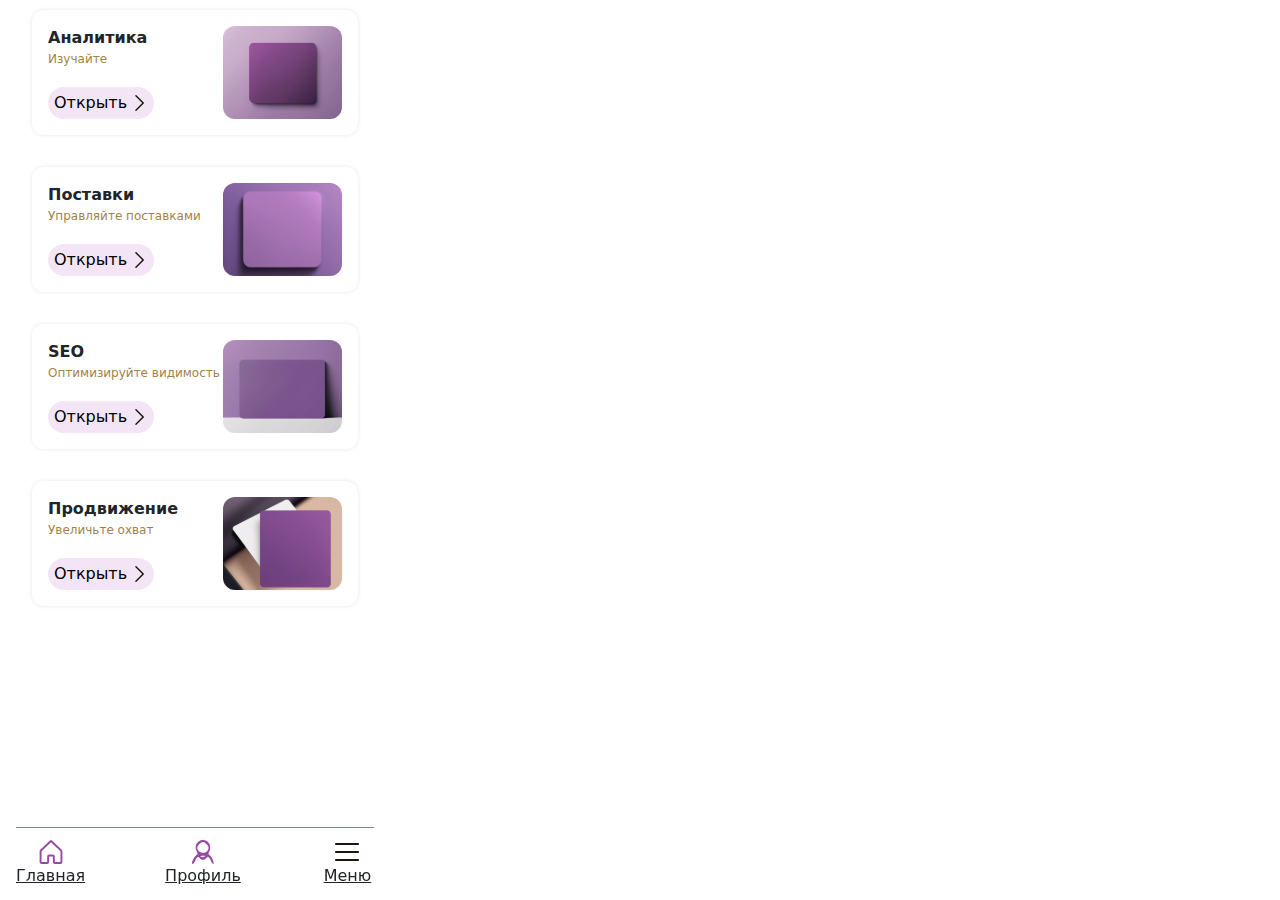
==== index.html @ 7ed9ae39 "New commit" ====
<!DOCTYPE html>
<html>
    <head>
        <title>tg_mini_app</title>
        <!-- fonts -->
        <meta name="viewport" content="width=device-width, initial-scale=1.0, user-scalable=no">
        <!-- my style -->
        <link rel="stylesheet" href="style.css">
        <!-- fonts -->
        <link rel="preconnect" href="https://fonts.googleapis.com">
        <link rel="preconnect" href="https://fonts.gstatic.com" crossorigin>
        <link href="https://fonts.googleapis.com/css2?family=Plus+Jakarta+Sans:ital,wght@0,200..800;1,200..800&display=swap" rel="stylesheet">
        <!-- my script -->
        <script src="script.js"></script>
        <!-- скрипт от tg -->
        <script src="https://telegram.org/js/telegram-web-app.js"></script>
        <!-- bootstrap style -->
        <link href="https://cdn.jsdelivr.net/npm/bootstrap@5.3.3/dist/css/bootstrap.min.css" rel="stylesheet" integrity="sha384-QWTKZyjpPEjISv5WaRU9OFeRpok6YctnYmDr5pNlyT2bRjXh0JMhjY6hW+ALEwIH" crossorigin="anonymous">
    </head>
    <body>
        <div class="mobile-screen jc-sb col">
            <main>
                <div class="list jc-c col">
                    
                    <div class="list-item d-f col">
                        <div class="jc-sb">
                            <div class="list-item__information jc-fs col">
                                <div class="list-item__information__text jc-fs col">
                                    <span class="list-item__information__text__title">Аналитика</span>
                                    <span class="list-item__information__text__subtitle">Изучайте</span>    
                                </div>
                                <button class="list-item__information__button list-item__button-style jc-c" type="button" data-bs-toggle="collapse" data-bs-target="#collapseExample1" aria-expanded="false" aria-controls="collapseExample1">
                                    <span>Открыть</span>
                                    <img src="content/button arrow.svg" width="18px" height="18px">
                                </button>
                            </div>
                            <img src="content/analytics.svg" width="119px" height="93px">
                        </div>
                        <div class="collapse" id="collapseExample1">
                            <div class="list-item__collapse-button d-f col">
                                <button class="list-item__button-style">Поиск слотов</button>
                                <button class="list-item__button-style">Подбор складов</button>
                            </div>
                        </div>
                    </div>
                    <div class="list-item d-f col">
                        <div class="jc-sb">
                            <div class="list-item__information jc-fs col">
                                <div class="list-item__information__text jc-fs col">
                                    <span class="list-item__information__text__title">Поставки</span>
                                    <span class="list-item__information__text__subtitle">Управляйте поставками</span>    
                                </div>
                                <button class="list-item__information__button list-item__button-style jc-c" type="button" data-bs-toggle="collapse" data-bs-target="#collapseExample2" aria-expanded="false" aria-controls="collapseExample2">
                                    <span>Открыть</span>
                                    <img src="content/button arrow.svg" width="18px" height="18px">
                                </button>
                            </div>
                            <img src="content/supplies.svg" width="119px" height="93px">
                        </div>
                        <div class="collapse" id="collapseExample2">
                            <div class="list-item__collapse-button d-f col">
                                <button class="list-item__button-style">Поиск слотов</button>
                                <button class="list-item__button-style">Подбор складов</button>
                            </div>
                        </div>
                    </div>
                    <div class="list-item d-f col">
                        <div class="jc-sb">
                            <div class="list-item__information jc-fs col">
                                <div class="list-item__information__text jc-fs col">
                                    <span class="list-item__information__text__title">SEO</span>
                                    <span class="list-item__information__text__subtitle">Оптимизируйте видимость</span>    
                                </div>
                                <button class="list-item__information__button list-item__button-style jc-c" type="button" data-bs-toggle="collapse" data-bs-target="#collapseExample3" aria-expanded="false" aria-controls="collapseExample3">
                                    <span>Открыть</span>
                                    <img src="content/button arrow.svg" width="18px" height="18px">
                                </button>
                            </div>
                            <img src="content/seo.svg" width="119px" height="93px">
                        </div>
                        <div class="collapse" id="collapseExample3">
                            <div class="list-item__collapse-button d-f col">
                                <button class="list-item__button-style">Поиск слотов</button>
                                <button class="list-item__button-style">Подбор складов</button>
                            </div>
                        </div>
                    </div>
                    <div class="list-item d-f col">
                        <div class="jc-sb">
                            <div class="list-item__information jc-fs col">
                                <div class="list-item__information__text jc-fs col">
                                    <span class="list-item__information__text__title">Продвижение</span>
                                    <span class="list-item__information__text__subtitle">Увеличьте охват</span>    
                                </div>
                                <button class="list-item__information__button list-item__button-style jc-c" type="button" data-bs-toggle="collapse" data-bs-target="#collapseExample4" aria-expanded="false" aria-controls="collapseExample4">
                                    <span>Открыть</span>
                                    <img src="content/button arrow.svg" width="18px" height="18px">
                                </button>
                            </div>
                            <img src="content/promotion.svg" width="119px" height="93px">
                        </div>
                        <div class="collapse" id="collapseExample4">
                            <div class="list-item__collapse-button d-f col">
                                <button class="list-item__button-style">Поиск слотов</button>
                                <button class="list-item__button-style">Подбор складов</button>
                            </div>
                        </div>
                    </div>
                    <div class="list-item__buttom">
                    </div>
                </div>
            </main>
        </div>
        <footer>
            <div class="background__navigation jc-c">
                <div class="navigation jc-c">
                    <a href="#" class="navigation__col jc-c col">
                        <img src="content/home.svg" height="24px" width="24px">
                        <span>Главная</span>
                    </a>
                    <a href="#" class="navigation__col jc-c col">
                        <img src="content/profile.svg" height="24px" width="24px">
                        <span>Профиль</span>
                    </a>
                    <a href="#" class="navigation__col jc-c col">
                        <img src="content/menu.svg" height="24px" width="24px">
                        <span>Меню</span>
                    </a>
                </div>
            </div>
        </footer>
        <!-- bootstrap script -->
        <script src="https://cdn.jsdelivr.net/npm/bootstrap@5.3.3/dist/js/bootstrap.bundle.min.js" integrity="sha384-YvpcrYf0tY3lHB60NNkmXc5s9fDVZLESaAA55NDzOxhy9GkcIdslK1eN7N6jIeHz" crossorigin="anonymous"></script>
    </body>
</html>
---- style.css ----
/*
--tg-theme-bg-color
--tg-theme-text-color
--tg-theme-hint-color
--tg-theme-link-color
--tg-theme-button-color
--tg-theme-button-text-color
*/

:root {
    --font-color-two: #A1824A;
}

/* HTML TAGS */

body, html {
    margin: 0;
    padding: 0;
}

body {
    font-family: "Plus Jakarta Sans", sans-serif;
    color: var(--tg-theme-text-color);
    background: var(--tg-theme-bg-color);
}

button {
    border: none;
    cursor: pointer;
}

a {
    text-decoration: none;
}

/* COMMON TAGS */

.d-f, .jc-sb, .jc-fs, .jc-c {
    display: flex;
}

.jc-sb {
    justify-content: space-between;
}

.jc-fs {
    justify-content: flex-start; 
}

.jc-c {
    justify-content: center;
}

.col {
    flex-direction: column;
}


.mobile-screen {
    align-items: center;
    max-width: 390px;
    padding-top: 10px;
    /*border: 1px solid black;*/
}

/* разделы приложения */

.list {
    align-items: center;
    display: flex;
    gap: 32px;
}

.list-item {
    gap: 18px;
    padding: 16px;

    width: 326px;
    
    box-shadow: 0px 0px 4px rgba(0, 0, 0, 0.1);
    border-radius: 12px;
}

.list-item__information {
    gap: 16px;
}

.list-item__information__text {}

.list-item__information__text__title {
    font-size: 16px;
    font-weight: 700;
    color: var(--tg-theme-text-color);
}

.list-item__information__text__subtitle {
    font-size: 12px;
    color: var(--font-color-two);
}

.list-item__information__button {
    gap: 4px;
    width: 106px;
    height: 32px;
}

.list-item__button-style {
    align-items: center;
    border-radius: 16px;
    height: 32px;
    background: #F3E5F5;
}

.list-item__button-style:hover {
    background: #f6d3fb;
}

.list-item__collapse-button {
    gap: 8px;
}

.list-item__buttom {
    height: 64px;
}

/* навигация */

.background__navigation {
    position: fixed;
    bottom: 0;
    width: 390px;
    background: white;
    color: var(--tg-theme-text-color);
    background: var(--tg-theme-bg-color);
}

.navigation {
    display: flex;
    gap: 80px;
    width: 358px;
    padding: 12px 0 12px 0;

    border-top: 1px solid var(--font-color-two);
}

.navigation a, .navigation a:hover {
    color: var(--tg-theme-text-color);
}

.navigation__col {
    align-items: center;
}
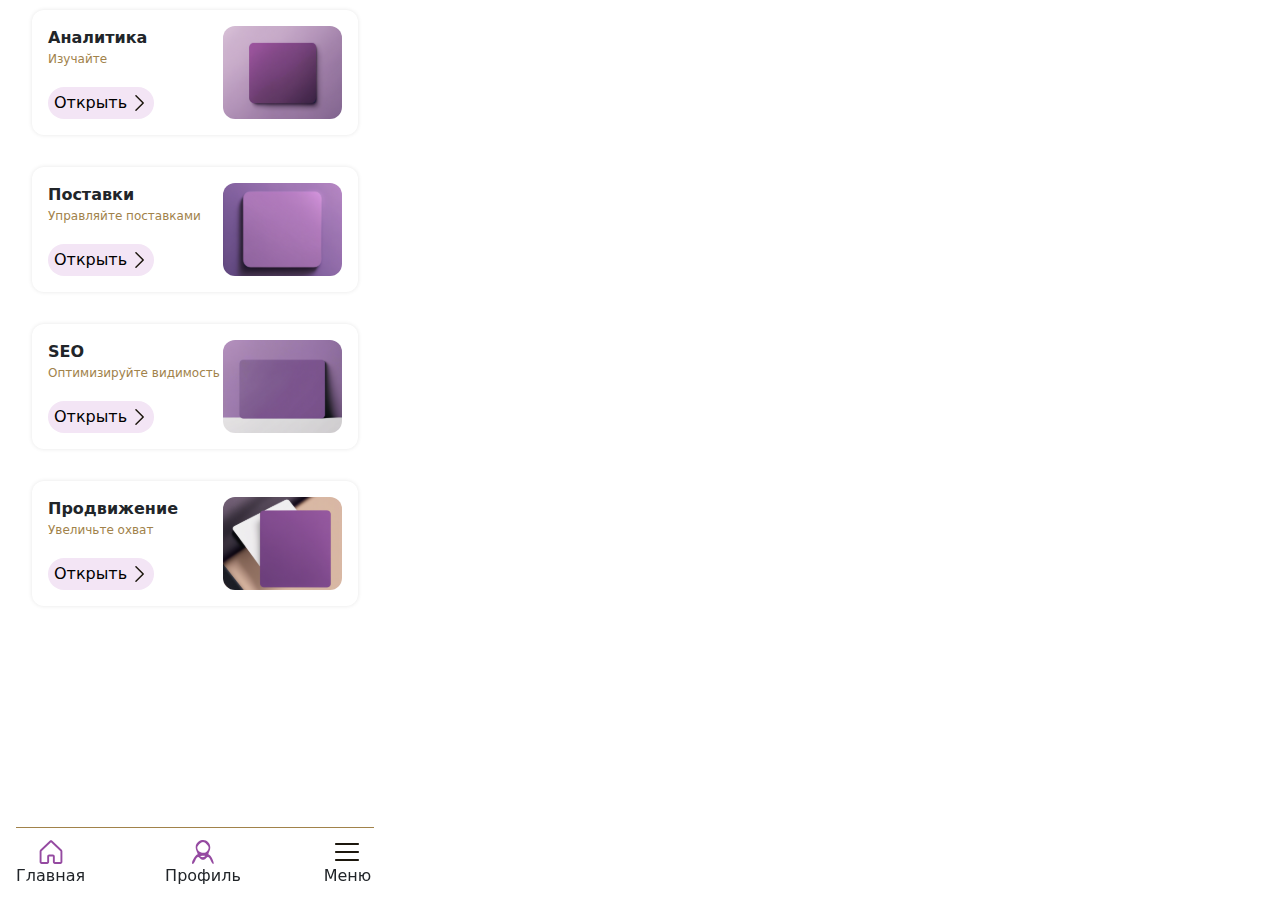
==== commit 376f2078: "New commit" ====
--- a/index.html
+++ b/index.html
@@ -21,7 +21,6 @@
         <div class="mobile-screen jc-sb col">
             <main>
                 <div class="list jc-c col">
-                    
                     <div class="list-item d-f col">
                         <div class="jc-sb">
                             <div class="list-item__information jc-fs col">
--- a/style.css
+++ b/style.css
@@ -21,7 +21,7 @@
 body {
     font-family: "Plus Jakarta Sans", sans-serif;
     color: var(--tg-theme-text-color);
-    background: var(--tg-theme-bg-color);
+    background-color: var(--tg-theme-bg-color);
 }
 
 button {
@@ -82,6 +82,7 @@
 }
 
 .list-item__information {
+    color: var(--tg-theme-text-color);
     gap: 16px;
 }
 
@@ -143,6 +144,10 @@
     border-top: 1px solid var(--font-color-two);
 }
 
+.navigation a {
+    text-decoration: none !important;
+}
+
 .navigation a, .navigation a:hover {
     color: var(--tg-theme-text-color);
 }
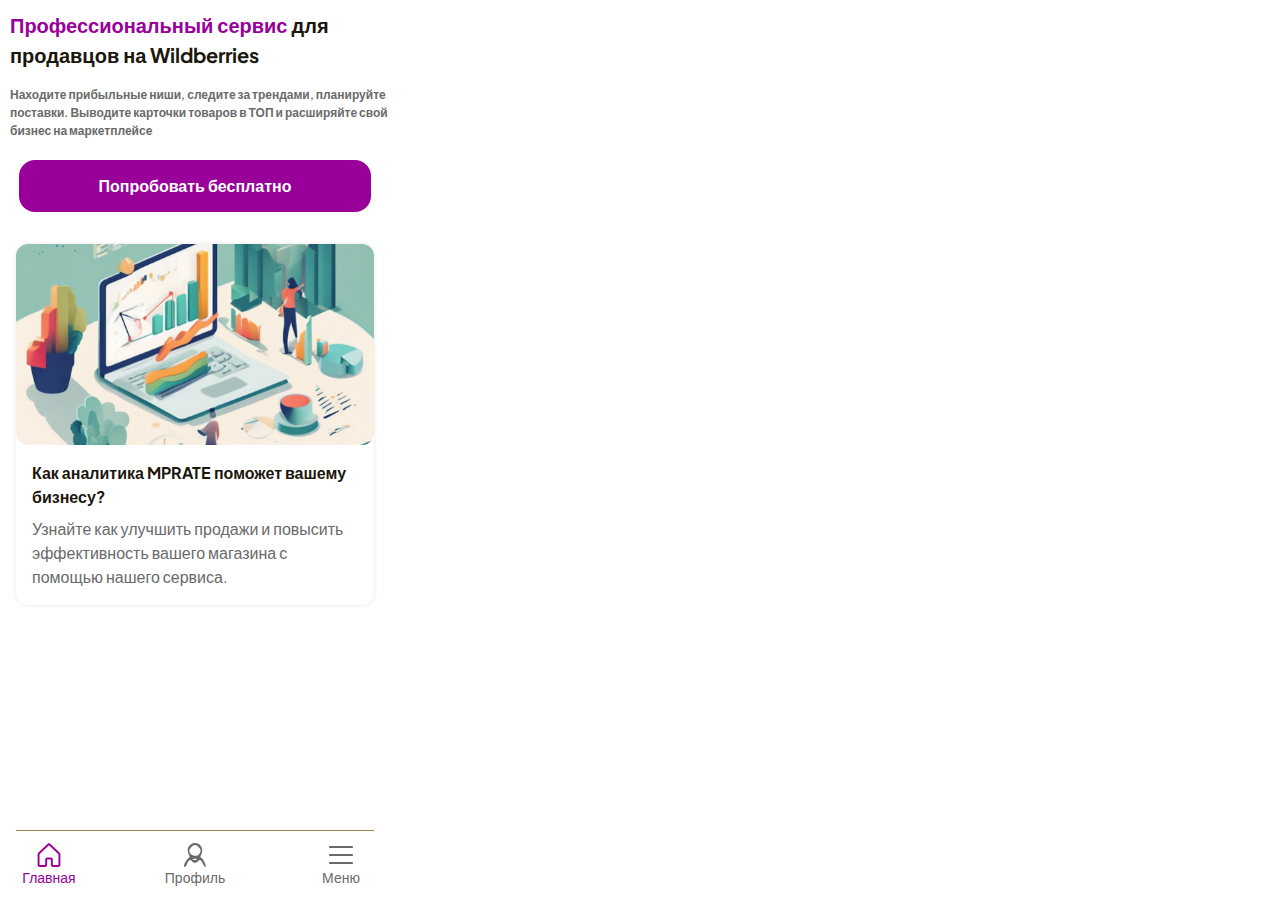
==== commit b4695361: "New commit" ====
--- a/index.html
+++ b/index.html
@@ -1,134 +1,68 @@
-<!DOCTYPE html>
-<html>
-    <head>
-        <title>tg_mini_app</title>
-        <!-- fonts -->
-        <meta name="viewport" content="width=device-width, initial-scale=1.0, user-scalable=no">
-        <!-- my style -->
-        <link rel="stylesheet" href="style.css">
-        <!-- fonts -->
-        <link rel="preconnect" href="https://fonts.googleapis.com">
-        <link rel="preconnect" href="https://fonts.gstatic.com" crossorigin>
-        <link href="https://fonts.googleapis.com/css2?family=Plus+Jakarta+Sans:ital,wght@0,200..800;1,200..800&display=swap" rel="stylesheet">
-        <!-- my script -->
-        <script src="script.js"></script>
-        <!-- скрипт от tg -->
-        <script src="https://telegram.org/js/telegram-web-app.js"></script>
-        <!-- bootstrap style -->
-        <link href="https://cdn.jsdelivr.net/npm/bootstrap@5.3.3/dist/css/bootstrap.min.css" rel="stylesheet" integrity="sha384-QWTKZyjpPEjISv5WaRU9OFeRpok6YctnYmDr5pNlyT2bRjXh0JMhjY6hW+ALEwIH" crossorigin="anonymous">
-    </head>
-    <body>
-        <div class="mobile-screen jc-sb col">
-            <main>
-                <div class="list jc-c col">
-                    <div class="list-item d-f col">
-                        <div class="jc-sb">
-                            <div class="list-item__information jc-fs col">
-                                <div class="list-item__information__text jc-fs col">
-                                    <span class="list-item__information__text__title">Аналитика</span>
-                                    <span class="list-item__information__text__subtitle">Изучайте</span>    
-                                </div>
-                                <button class="list-item__information__button list-item__button-style jc-c" type="button" data-bs-toggle="collapse" data-bs-target="#collapseExample1" aria-expanded="false" aria-controls="collapseExample1">
-                                    <span>Открыть</span>
-                                    <img src="content/button arrow.svg" width="18px" height="18px">
-                                </button>
-                            </div>
-                            <img src="content/analytics.svg" width="119px" height="93px">
-                        </div>
-                        <div class="collapse" id="collapseExample1">
-                            <div class="list-item__collapse-button d-f col">
-                                <button class="list-item__button-style">Поиск слотов</button>
-                                <button class="list-item__button-style">Подбор складов</button>
-                            </div>
-                        </div>
-                    </div>
-                    <div class="list-item d-f col">
-                        <div class="jc-sb">
-                            <div class="list-item__information jc-fs col">
-                                <div class="list-item__information__text jc-fs col">
-                                    <span class="list-item__information__text__title">Поставки</span>
-                                    <span class="list-item__information__text__subtitle">Управляйте поставками</span>    
-                                </div>
-                                <button class="list-item__information__button list-item__button-style jc-c" type="button" data-bs-toggle="collapse" data-bs-target="#collapseExample2" aria-expanded="false" aria-controls="collapseExample2">
-                                    <span>Открыть</span>
-                                    <img src="content/button arrow.svg" width="18px" height="18px">
-                                </button>
-                            </div>
-                            <img src="content/supplies.svg" width="119px" height="93px">
-                        </div>
-                        <div class="collapse" id="collapseExample2">
-                            <div class="list-item__collapse-button d-f col">
-                                <button class="list-item__button-style">Поиск слотов</button>
-                                <button class="list-item__button-style">Подбор складов</button>
-                            </div>
-                        </div>
-                    </div>
-                    <div class="list-item d-f col">
-                        <div class="jc-sb">
-                            <div class="list-item__information jc-fs col">
-                                <div class="list-item__information__text jc-fs col">
-                                    <span class="list-item__information__text__title">SEO</span>
-                                    <span class="list-item__information__text__subtitle">Оптимизируйте видимость</span>    
-                                </div>
-                                <button class="list-item__information__button list-item__button-style jc-c" type="button" data-bs-toggle="collapse" data-bs-target="#collapseExample3" aria-expanded="false" aria-controls="collapseExample3">
-                                    <span>Открыть</span>
-                                    <img src="content/button arrow.svg" width="18px" height="18px">
-                                </button>
-                            </div>
-                            <img src="content/seo.svg" width="119px" height="93px">
-                        </div>
-                        <div class="collapse" id="collapseExample3">
-                            <div class="list-item__collapse-button d-f col">
-                                <button class="list-item__button-style">Поиск слотов</button>
-                                <button class="list-item__button-style">Подбор складов</button>
-                            </div>
-                        </div>
-                    </div>
-                    <div class="list-item d-f col">
-                        <div class="jc-sb">
-                            <div class="list-item__information jc-fs col">
-                                <div class="list-item__information__text jc-fs col">
-                                    <span class="list-item__information__text__title">Продвижение</span>
-                                    <span class="list-item__information__text__subtitle">Увеличьте охват</span>    
-                                </div>
-                                <button class="list-item__information__button list-item__button-style jc-c" type="button" data-bs-toggle="collapse" data-bs-target="#collapseExample4" aria-expanded="false" aria-controls="collapseExample4">
-                                    <span>Открыть</span>
-                                    <img src="content/button arrow.svg" width="18px" height="18px">
-                                </button>
-                            </div>
-                            <img src="content/promotion.svg" width="119px" height="93px">
-                        </div>
-                        <div class="collapse" id="collapseExample4">
-                            <div class="list-item__collapse-button d-f col">
-                                <button class="list-item__button-style">Поиск слотов</button>
-                                <button class="list-item__button-style">Подбор складов</button>
-                            </div>
-                        </div>
-                    </div>
-                    <div class="list-item__buttom">
-                    </div>
-                </div>
-            </main>
-        </div>
-        <footer>
-            <div class="background__navigation jc-c">
-                <div class="navigation jc-c">
-                    <a href="#" class="navigation__col jc-c col">
-                        <img src="content/home.svg" height="24px" width="24px">
-                        <span>Главная</span>
-                    </a>
-                    <a href="#" class="navigation__col jc-c col">
-                        <img src="content/profile.svg" height="24px" width="24px">
-                        <span>Профиль</span>
-                    </a>
-                    <a href="#" class="navigation__col jc-c col">
-                        <img src="content/menu.svg" height="24px" width="24px">
-                        <span>Меню</span>
-                    </a>
-                </div>
-            </div>
-        </footer>
-        <!-- bootstrap script -->
-        <script src="https://cdn.jsdelivr.net/npm/bootstrap@5.3.3/dist/js/bootstrap.bundle.min.js" integrity="sha384-YvpcrYf0tY3lHB60NNkmXc5s9fDVZLESaAA55NDzOxhy9GkcIdslK1eN7N6jIeHz" crossorigin="anonymous"></script>
-    </body>
-</html>
+<!DOCTYPE html>
+<html>
+    <head>
+        <title>tg_mini_app</title>
+        <!-- fonts -->
+        <meta name="viewport" content="width=device-width, initial-scale=1.0, user-scalable=no">
+        <!-- my style -->
+        <link rel="stylesheet" href="css/style.css">
+        <link rel="stylesheet" href="css/main_style.css">
+        <!-- fonts -->
+        <link rel="preconnect" href="https://fonts.googleapis.com">
+        <link rel="preconnect" href="https://fonts.gstatic.com" crossorigin>
+        <link href="https://fonts.googleapis.com/css2?family=Plus+Jakarta+Sans:ital,wght@0,200..800;1,200..800&display=swap" rel="stylesheet">
+        <!-- my script -->
+        <script src="script.js"></script>
+        <!-- скрипт от tg -->
+        <script src="https://telegram.org/js/telegram-web-app.js"></script>
+        <!-- bootstrap style -->
+        <link href="https://cdn.jsdelivr.net/npm/bootstrap@5.3.3/dist/css/bootstrap.min.css" rel="stylesheet" integrity="sha384-QWTKZyjpPEjISv5WaRU9OFeRpok6YctnYmDr5pNlyT2bRjXh0JMhjY6hW+ALEwIH" crossorigin="anonymous">
+    </head>
+    <body>
+        <div class="mobile-screen jc-sb col">
+            <div class="main-title">
+                <span class="main-title__highlighting">Профессиональный сервис</span>
+                <span>для продавцов на Wildberries</span>
+            </div>
+            <div class="main-subtitle">
+                <span>
+                    Находите прибыльные ниши, следите за трендами, планируйте поставки. Выводите карточки товаров в ТОП и расширяйте свой бизнес на маркетплейсе
+                </span>
+            </div>
+            <button class="main-title__button button-style__purplish">
+                <span>Попробовать бесплатно</span>
+            </button>
+            <a href="#" class="img-block">
+                <div class="card" style="width: 18rem;">
+                    <img src="content/MPRATE.svg" class="card-img-top">
+                    <div class="card-body">
+                        <p class="card-text img-block__title">Как аналитика MPRATE поможет вашему бизнесу?</p>
+                        <p class="card-text">Узнайте как улучшить продажи и повысить эффективность вашего магазина с помощью нашего сервиса.</p>
+                    </div>
+                </div>
+            </a>
+        </div>
+
+        <footer>
+            <div class="background__navigation jc-c">
+                <div class="navigation jc-c">
+                    <a href="#" class="navigation__col__active jc-c col">
+                        <img src="content/home_active.svg" height="24px" width="24px">
+                        <span>Главная</span>
+                    </a>
+                    <a href="#" class="navigation__col jc-c col">
+                        <img src="content/profile.svg" height="24px" width="24px">
+                        <span>Профиль</span>
+                    </a>
+                    <a href="html/menu.html" class="navigation__col jc-c col">
+                        <img src="content/menu.svg" height="24px" width="24px">
+                        <span>Меню</span>
+                    </a>
+                </div>
+            </div>
+        </footer>
+
+        <!-- bootstrap script -->
+        <script src="https://cdn.jsdelivr.net/npm/bootstrap@5.3.3/dist/js/bootstrap.bundle.min.js" integrity="sha384-YvpcrYf0tY3lHB60NNkmXc5s9fDVZLESaAA55NDzOxhy9GkcIdslK1eN7N6jIeHz" crossorigin="anonymous"></script>
+    </body>
+</html>
--- a/css/style.css
+++ b/css/style.css
@@ -0,0 +1,167 @@
+/*
+--tg-theme-bg-color
+--tg-theme-text-color
+--tg-theme-hint-color
+--tg-theme-link-color
+--tg-theme-button-color
+--tg-theme-button-text-color
+*/
+
+:root {
+    /* colors */
+    --color__purplish: #990099;
+    --color__dark-purplish: #7B007B;
+    --color__gray: #6A6A6A;
+    --color__yellow: #A1824A;
+    --color__dark-yellow: #907442;
+    --color__black: #1C170D;
+    --color__light-pink: #F3E5F5;
+    --color__dark-pink: #E2C0E7;
+}
+
+/* HTML TAGS */
+
+body, html {
+    margin: 0;
+    padding: 0;
+}
+
+body {
+    font-family: "Plus Jakarta Sans", sans-serif !important;
+}
+
+button {
+    border: none;
+    cursor: pointer;
+    font-family: "Plus Jakarta Sans", sans-serif !important;
+    border-radius: 16px !important;
+}
+
+a {
+    text-decoration: none;
+}
+
+/* display tags */
+
+.d-f, .jc-sb, .jc-fs, .jc-c {
+    display: flex;
+}
+
+.jc-sb {
+    justify-content: space-between;
+}
+
+.jc-fs {
+    justify-content: flex-start; 
+}
+
+.jc-c {
+    justify-content: center;
+}
+
+.col {
+    flex-direction: column;
+}
+
+/* ширина страницы */
+
+.mobile-screen {
+    align-items: center;
+    max-width: 390px;
+    padding-top: 10px;
+    
+    /*border: 1px solid black;*/
+}
+
+/* кнопки */
+
+.button-style__purplish {
+    background: var(--color__purplish);   
+}
+
+.button-style__purplish, .button-style__yellow {
+    color: white;
+}
+
+.button-style__purplish:active {
+    background: var(--color__dark-purplish);
+}
+
+.button-style__yellow {
+    background: var(--color__yellow);
+}
+
+.button-style__yellow:active {
+    background: var(--color__dark-yellow);
+}
+
+.button-style__light-pink {
+    background: var(--color__light-pink);
+    color: var(--color__black);
+}
+
+.button-style__light-pink:active {
+    background: var(--color__dark-pink);
+}
+
+/* блок с картинкой */
+
+.img-block {
+    text-decoration: none;
+}
+
+.img-block img {
+    width: 358px;
+}
+
+.img-block__title {
+    color: var(--color__black) !important;
+    font-weight: 700;
+}
+
+.card {
+    border-radius: 12px !important;
+    border: none !important;
+    width: 358px !important;
+    box-shadow: 0px 0px 4px rgba(0, 0, 0, 0.1);
+}
+
+.card-text {
+    margin-bottom: 8px;
+    color: var(--color__gray);
+}
+
+/* навигация внизу страницыы */
+
+.background__navigation {
+    position: fixed;
+    bottom: 0;
+    width: 390px;
+    background: white;
+    background: white;
+}
+
+.navigation {
+    display: flex;
+    gap: 80px;
+    width: 358px;
+    padding: 12px 0 12px 0;
+    font-size: 14px;
+    border-top: 1px solid var(--color__yellow);
+}
+
+.navigation a {
+    text-decoration: none !important;
+}
+
+.navigation__col, .navigation__col__active {
+    align-items: center;
+}
+
+.navigation__col {
+    color: var(--color__gray);
+}
+
+.navigation__col__active {
+    color: var(--color__purplish) !important;
+}
--- a/css/main_style.css
+++ b/css/main_style.css
@@ -0,0 +1,33 @@
+:root {
+    /* colors */
+    --color__purplish: #990099;
+    --color__gray: #6A6A6A;
+    --color__yellow: #A1824A;
+    --color__black: #1C170D;
+    --color__light-pink: #F3E5F5;
+    --color__dark-pink: #E2C0E7;
+}
+
+.main-title {
+    font-size: 20px;
+    font-weight: 700;
+    color: var(--color__black);
+    padding: 0 0 16px 10px;
+}
+
+.main-title__highlighting {
+    color: var(--color__purplish);
+}
+
+.main-subtitle {
+    font-size: 12px;
+    font-weight: 570;
+    color: var(--color__gray);
+    padding: 0 0 20px 10px;
+}
+
+.main-title__button {
+    padding: 14px 80px 14px 80px;
+    font-weight: 700;
+    margin-bottom: 32px;
+}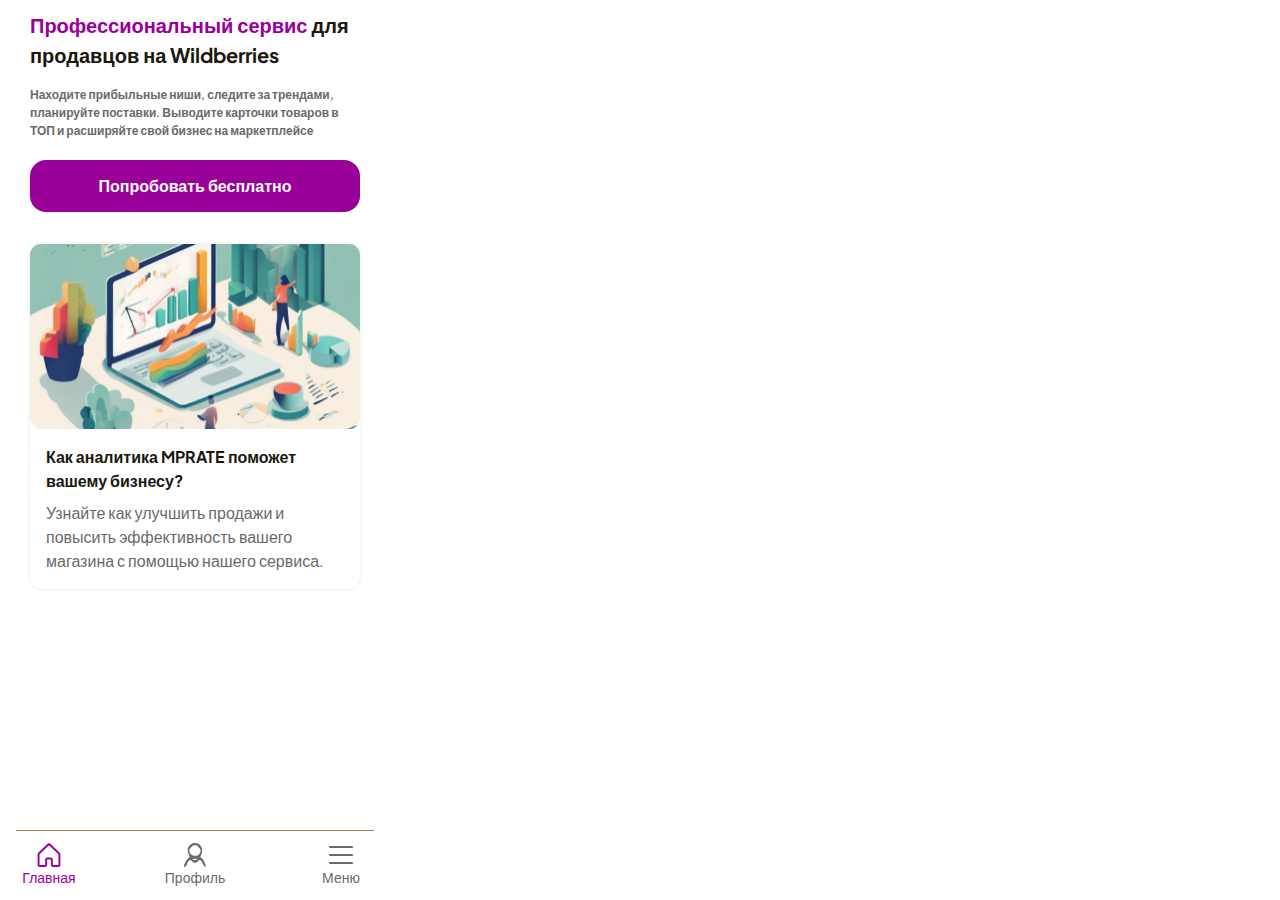
==== commit 9f6b8233: "Add files via upload" ====
--- a/index.html
+++ b/index.html
@@ -1,68 +1,70 @@
-<!DOCTYPE html>
-<html>
-    <head>
-        <title>tg_mini_app</title>
-        <!-- fonts -->
-        <meta name="viewport" content="width=device-width, initial-scale=1.0, user-scalable=no">
-        <!-- my style -->
-        <link rel="stylesheet" href="css/style.css">
-        <link rel="stylesheet" href="css/main_style.css">
-        <!-- fonts -->
-        <link rel="preconnect" href="https://fonts.googleapis.com">
-        <link rel="preconnect" href="https://fonts.gstatic.com" crossorigin>
-        <link href="https://fonts.googleapis.com/css2?family=Plus+Jakarta+Sans:ital,wght@0,200..800;1,200..800&display=swap" rel="stylesheet">
-        <!-- my script -->
-        <script src="script.js"></script>
-        <!-- скрипт от tg -->
-        <script src="https://telegram.org/js/telegram-web-app.js"></script>
-        <!-- bootstrap style -->
-        <link href="https://cdn.jsdelivr.net/npm/bootstrap@5.3.3/dist/css/bootstrap.min.css" rel="stylesheet" integrity="sha384-QWTKZyjpPEjISv5WaRU9OFeRpok6YctnYmDr5pNlyT2bRjXh0JMhjY6hW+ALEwIH" crossorigin="anonymous">
-    </head>
-    <body>
-        <div class="mobile-screen jc-sb col">
-            <div class="main-title">
-                <span class="main-title__highlighting">Профессиональный сервис</span>
-                <span>для продавцов на Wildberries</span>
-            </div>
-            <div class="main-subtitle">
-                <span>
-                    Находите прибыльные ниши, следите за трендами, планируйте поставки. Выводите карточки товаров в ТОП и расширяйте свой бизнес на маркетплейсе
-                </span>
-            </div>
-            <button class="main-title__button button-style__purplish">
-                <span>Попробовать бесплатно</span>
-            </button>
-            <a href="#" class="img-block">
-                <div class="card" style="width: 18rem;">
-                    <img src="content/MPRATE.svg" class="card-img-top">
-                    <div class="card-body">
-                        <p class="card-text img-block__title">Как аналитика MPRATE поможет вашему бизнесу?</p>
-                        <p class="card-text">Узнайте как улучшить продажи и повысить эффективность вашего магазина с помощью нашего сервиса.</p>
-                    </div>
-                </div>
-            </a>
-        </div>
-
-        <footer>
-            <div class="background__navigation jc-c">
-                <div class="navigation jc-c">
-                    <a href="#" class="navigation__col__active jc-c col">
-                        <img src="content/home_active.svg" height="24px" width="24px">
-                        <span>Главная</span>
-                    </a>
-                    <a href="#" class="navigation__col jc-c col">
-                        <img src="content/profile.svg" height="24px" width="24px">
-                        <span>Профиль</span>
-                    </a>
-                    <a href="html/menu.html" class="navigation__col jc-c col">
-                        <img src="content/menu.svg" height="24px" width="24px">
-                        <span>Меню</span>
-                    </a>
-                </div>
-            </div>
-        </footer>
-
-        <!-- bootstrap script -->
-        <script src="https://cdn.jsdelivr.net/npm/bootstrap@5.3.3/dist/js/bootstrap.bundle.min.js" integrity="sha384-YvpcrYf0tY3lHB60NNkmXc5s9fDVZLESaAA55NDzOxhy9GkcIdslK1eN7N6jIeHz" crossorigin="anonymous"></script>
-    </body>
-</html>
+<!DOCTYPE html>
+<html>
+    <head>
+        <title>tg_mini_app</title>
+        <!-- fonts -->
+        <meta name="viewport" content="width=device-width, initial-scale=1.0, user-scalable=no">
+        <!-- my style -->
+        <link rel="stylesheet" href="css/style.css">
+        <link rel="stylesheet" href="css/index_style.css">
+        <!-- fonts -->
+        <link rel="preconnect" href="https://fonts.googleapis.com">
+        <link rel="preconnect" href="https://fonts.gstatic.com" crossorigin>
+        <link href="https://fonts.googleapis.com/css2?family=Plus+Jakarta+Sans:ital,wght@0,200..800;1,200..800&display=swap" rel="stylesheet">
+        <!-- my script -->
+        <script src="script.js"></script>
+        <!-- скрипт от tg -->
+        <script src="https://telegram.org/js/telegram-web-app.js"></script>
+        <!-- bootstrap style -->
+        <link href="https://cdn.jsdelivr.net/npm/bootstrap@5.3.3/dist/css/bootstrap.min.css" rel="stylesheet" integrity="sha384-QWTKZyjpPEjISv5WaRU9OFeRpok6YctnYmDr5pNlyT2bRjXh0JMhjY6hW+ALEwIH" crossorigin="anonymous">
+    </head>
+    <body>
+        <div class="mobile-screen jc-sb col">
+            <div class="main-title jc-fs col">
+                <div class="main-title-main">
+                    <span class="main-title__highlighting">Профессиональный сервис</span>
+                    <span>для продавцов на Wildberries</span>
+                </div>
+                <div class="main-subtitle">
+                    <span>
+                        Находите прибыльные ниши, следите за трендами, планируйте поставки. Выводите карточки товаров в ТОП и расширяйте свой бизнес на маркетплейсе
+                    </span>
+                </div>
+            </div>
+            <button class="main-title__button button-style__purplish">
+                <span>Попробовать бесплатно</span>
+            </button>
+            <a href="#" class="img-block">
+                <div class="card" style="width: 18rem;">
+                    <img src="content/MPRATE.svg" class="card-img-top" width="330px">
+                    <div class="card-body">
+                        <p class="card-text img-block__title">Как аналитика MPRATE поможет вашему бизнесу?</p>
+                        <p class="card-text">Узнайте как улучшить продажи и повысить эффективность вашего магазина с помощью нашего сервиса.</p>
+                    </div>
+                </div>
+            </a>
+        </div>
+
+        <footer>
+            <div class="background__navigation jc-c">
+                <div class="navigation jc-c">
+                    <a href="#" class="navigation__col__active jc-c col">
+                        <img src="content/home_active.svg" height="24px" width="24px">
+                        <span>Главная</span>
+                    </a>
+                    <a href="#" class="navigation__col jc-c col">
+                        <img src="content/profile.svg" height="24px" width="24px">
+                        <span>Профиль</span>
+                    </a>
+                    <a href="html/menu.html" class="navigation__col jc-c col">
+                        <img src="content/menu.svg" height="24px" width="24px">
+                        <span>Меню</span>
+                    </a>
+                </div>
+            </div>
+        </footer>
+
+        <!-- bootstrap script -->
+        <script src="https://cdn.jsdelivr.net/npm/bootstrap@5.3.3/dist/js/bootstrap.bundle.min.js" integrity="sha384-YvpcrYf0tY3lHB60NNkmXc5s9fDVZLESaAA55NDzOxhy9GkcIdslK1eN7N6jIeHz" crossorigin="anonymous"></script>
+    </body>
+</html>
--- a/css/style.css
+++ b/css/style.css
@@ -1,167 +1,163 @@
-/*
---tg-theme-bg-color
---tg-theme-text-color
---tg-theme-hint-color
---tg-theme-link-color
---tg-theme-button-color
---tg-theme-button-text-color
-*/
-
-:root {
-    /* colors */
-    --color__purplish: #990099;
-    --color__dark-purplish: #7B007B;
-    --color__gray: #6A6A6A;
-    --color__yellow: #A1824A;
-    --color__dark-yellow: #907442;
-    --color__black: #1C170D;
-    --color__light-pink: #F3E5F5;
-    --color__dark-pink: #E2C0E7;
-}
-
-/* HTML TAGS */
-
-body, html {
-    margin: 0;
-    padding: 0;
-}
-
-body {
-    font-family: "Plus Jakarta Sans", sans-serif !important;
-}
-
-button {
-    border: none;
-    cursor: pointer;
-    font-family: "Plus Jakarta Sans", sans-serif !important;
-    border-radius: 16px !important;
-}
-
-a {
-    text-decoration: none;
-}
-
-/* display tags */
-
-.d-f, .jc-sb, .jc-fs, .jc-c {
-    display: flex;
-}
-
-.jc-sb {
-    justify-content: space-between;
-}
-
-.jc-fs {
-    justify-content: flex-start; 
-}
-
-.jc-c {
-    justify-content: center;
-}
-
-.col {
-    flex-direction: column;
-}
-
-/* ширина страницы */
-
-.mobile-screen {
-    align-items: center;
-    max-width: 390px;
-    padding-top: 10px;
-    
-    /*border: 1px solid black;*/
-}
-
-/* кнопки */
-
-.button-style__purplish {
-    background: var(--color__purplish);   
-}
-
-.button-style__purplish, .button-style__yellow {
-    color: white;
-}
-
-.button-style__purplish:active {
-    background: var(--color__dark-purplish);
-}
-
-.button-style__yellow {
-    background: var(--color__yellow);
-}
-
-.button-style__yellow:active {
-    background: var(--color__dark-yellow);
-}
-
-.button-style__light-pink {
-    background: var(--color__light-pink);
-    color: var(--color__black);
-}
-
-.button-style__light-pink:active {
-    background: var(--color__dark-pink);
-}
-
-/* блок с картинкой */
-
-.img-block {
-    text-decoration: none;
-}
-
-.img-block img {
-    width: 358px;
-}
-
-.img-block__title {
-    color: var(--color__black) !important;
-    font-weight: 700;
-}
-
-.card {
-    border-radius: 12px !important;
-    border: none !important;
-    width: 358px !important;
-    box-shadow: 0px 0px 4px rgba(0, 0, 0, 0.1);
-}
-
-.card-text {
-    margin-bottom: 8px;
-    color: var(--color__gray);
-}
-
-/* навигация внизу страницыы */
-
-.background__navigation {
-    position: fixed;
-    bottom: 0;
-    width: 390px;
-    background: white;
-    background: white;
-}
-
-.navigation {
-    display: flex;
-    gap: 80px;
-    width: 358px;
-    padding: 12px 0 12px 0;
-    font-size: 14px;
-    border-top: 1px solid var(--color__yellow);
-}
-
-.navigation a {
-    text-decoration: none !important;
-}
-
-.navigation__col, .navigation__col__active {
-    align-items: center;
-}
-
-.navigation__col {
-    color: var(--color__gray);
-}
-
-.navigation__col__active {
-    color: var(--color__purplish) !important;
-}
+/*
+--tg-theme-bg-color
+--tg-theme-text-color
+--tg-theme-hint-color
+--tg-theme-link-color
+--tg-theme-button-color
+--tg-theme-button-text-color
+*/
+
+:root {
+    /* colors */
+    --color__purplish: #990099;
+    --color__dark-purplish: #7B007B;
+    --color__gray: #6A6A6A;
+    --color__yellow: #A1824A;
+    --color__dark-yellow: #907442;
+    --color__black: #1C170D;
+    --color__light-pink: #F3E5F5;
+    --color__dark-pink: #E2C0E7;
+}
+
+/* HTML TAGS */
+
+body, html {
+    margin: 0;
+    padding: 0;
+}
+
+body {
+    font-family: "Plus Jakarta Sans", sans-serif !important;
+}
+
+button {
+    border: none;
+    cursor: pointer;
+    font-family: "Plus Jakarta Sans", sans-serif !important;
+    border-radius: 16px !important;
+}
+
+a {
+    text-decoration: none;
+}
+
+/* display tags */
+
+.d-f, .jc-sb, .jc-fs, .jc-c {
+    display: flex;
+}
+
+.jc-sb {
+    justify-content: space-between;
+}
+
+.jc-fs {
+    justify-content: flex-start; 
+}
+
+.jc-c {
+    justify-content: center;
+}
+
+.col {
+    flex-direction: column;
+}
+
+/* ширина страницы */
+
+.mobile-screen {
+    align-items: center;
+    max-width: 390px;
+    padding-top: 10px;
+    
+    /*border: 1px solid black;*/
+}
+
+/* кнопки */
+
+.button-style__purplish {
+    background: var(--color__purplish);   
+}
+
+.button-style__purplish, .button-style__yellow {
+    color: white;
+}
+
+.button-style__purplish:active {
+    background: var(--color__dark-purplish);
+}
+
+.button-style__yellow {
+    background: var(--color__yellow);
+}
+
+.button-style__yellow:active {
+    background: var(--color__dark-yellow);
+}
+
+.button-style__light-pink {
+    background: var(--color__light-pink);
+    color: var(--color__black);
+}
+
+.button-style__light-pink:active {
+    background: var(--color__dark-pink);
+}
+
+/* блок с картинкой */
+
+.img-block {
+    text-decoration: none;
+}
+
+.img-block__title {
+    color: var(--color__black) !important;
+    font-weight: 700;
+}
+
+.card {
+    border-radius: 12px !important;
+    border: none !important;
+    width: 330px !important;
+    box-shadow: 0px 0px 4px rgba(0, 0, 0, 0.1);
+}
+
+.card-text {
+    margin-bottom: 8px;
+    color: var(--color__gray);
+}
+
+/* навигация внизу страницыы */
+
+.background__navigation {
+    position: fixed;
+    bottom: 0;
+    width: 390px;
+    background: white;
+    background: white;
+}
+
+.navigation {
+    display: flex;
+    gap: 80px;
+    width: 358px;
+    padding: 12px 0 12px 0;
+    font-size: 14px;
+    border-top: 1px solid var(--color__yellow);
+}
+
+.navigation a {
+    text-decoration: none !important;
+}
+
+.navigation__col, .navigation__col__active {
+    align-items: center;
+}
+
+.navigation__col {
+    color: var(--color__gray);
+}
+
+.navigation__col__active {
+    color: var(--color__purplish) !important;
+}
--- a/css/index_style.css
+++ b/css/index_style.css
@@ -0,0 +1,28 @@
+@import url(style.css);
+
+.main-title-main {
+    font-size: 20px;
+    font-weight: 700;
+    color: var(--color__black);
+    padding: 0 0 16px 0;
+    width: 330px;
+}
+
+.main-title__highlighting {
+    color: var(--color__purplish);
+}
+
+.main-subtitle {
+    font-size: 12px;
+    font-weight: 570;
+    color: var(--color__gray);
+    padding: 0 0 20px 0;
+    width: 330px;
+}
+
+.main-title__button {
+    padding: 14px 0 14px 0;
+    width: 330px;
+    font-weight: 700;
+    margin-bottom: 32px;
+}
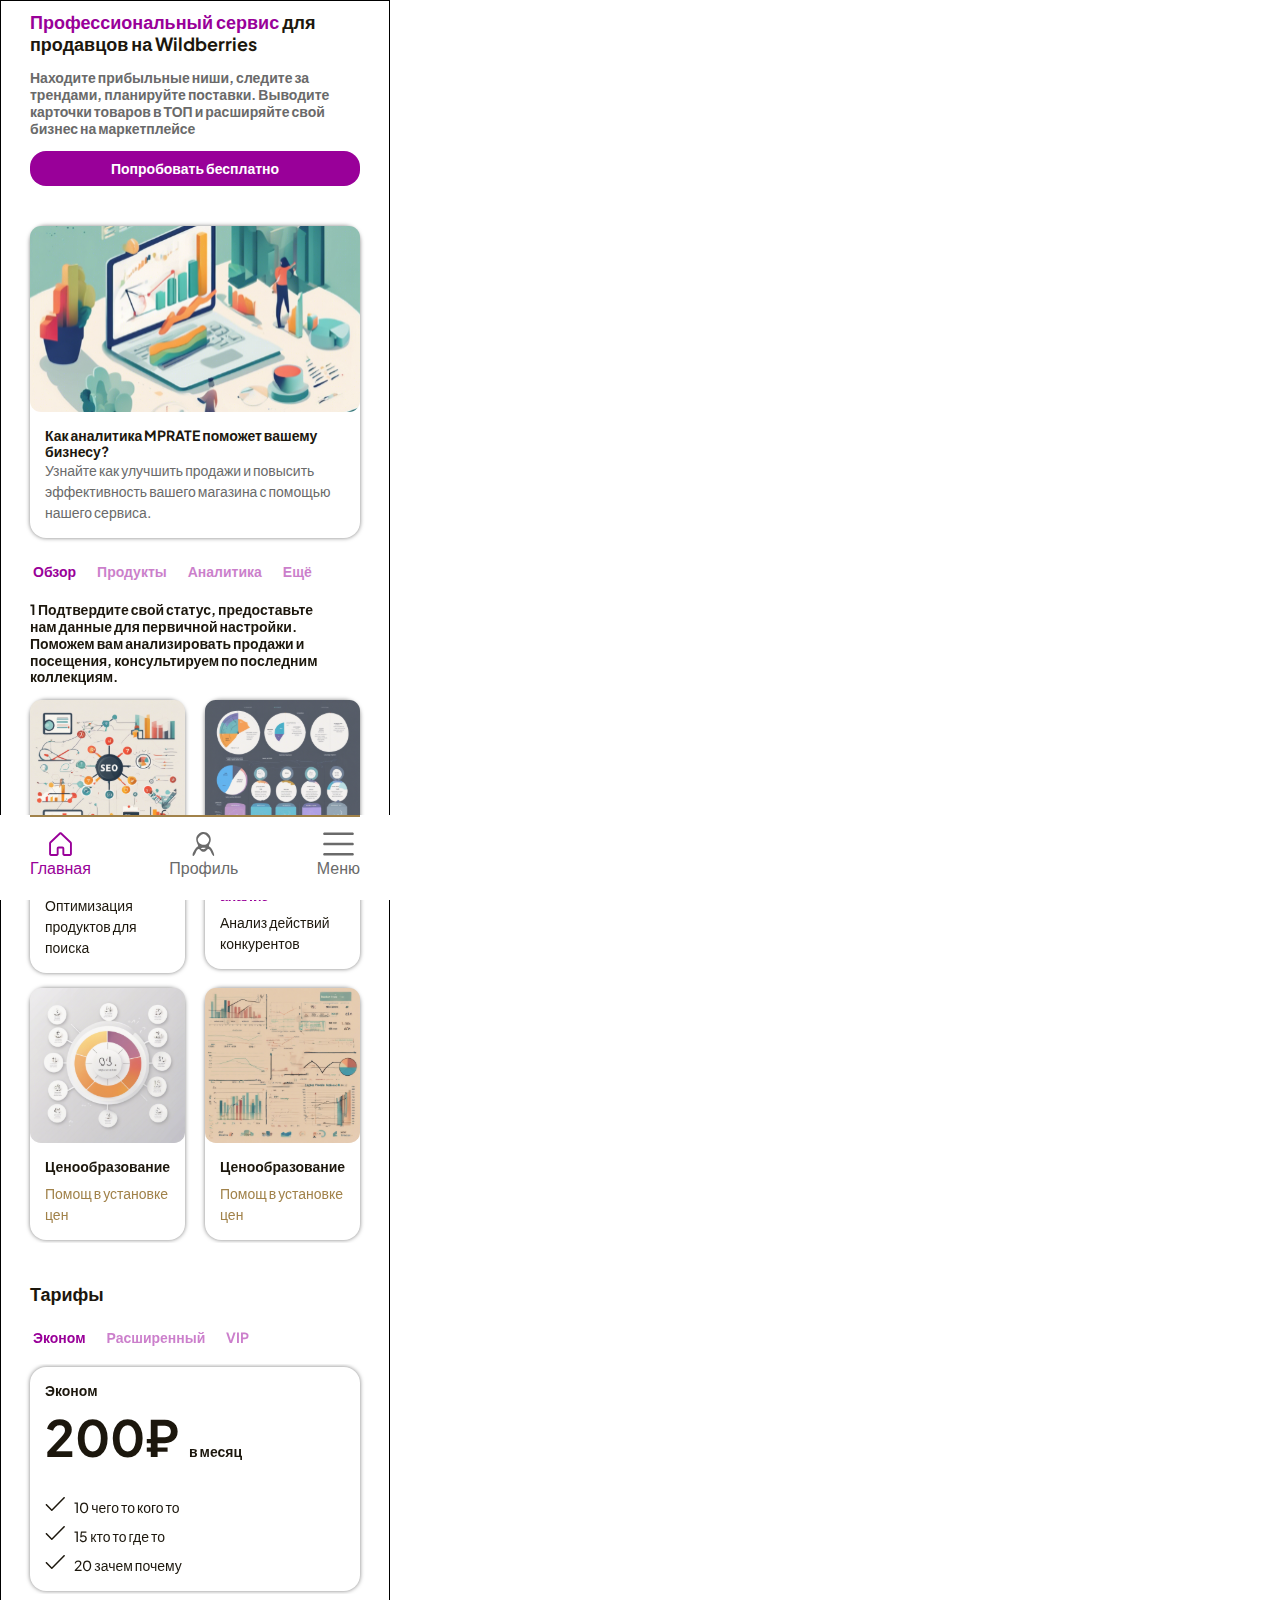
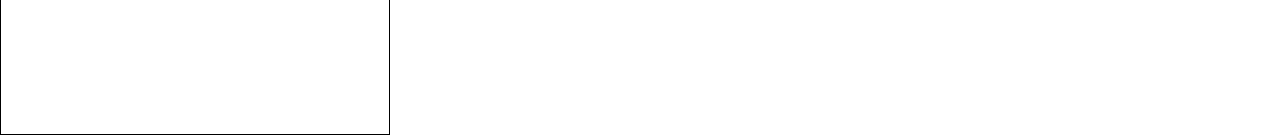
==== commit 40372260: "Add files via upload" ====
--- a/index.html
+++ b/index.html
@@ -6,7 +6,6 @@
         <meta name="viewport" content="width=device-width, initial-scale=1.0, user-scalable=no">
         <!-- my style -->
         <link rel="stylesheet" href="css/style.css">
-        <link rel="stylesheet" href="css/index_style.css">
         <!-- fonts -->
         <link rel="preconnect" href="https://fonts.googleapis.com">
         <link rel="preconnect" href="https://fonts.gstatic.com" crossorigin>
@@ -19,48 +18,345 @@
         <link href="https://cdn.jsdelivr.net/npm/bootstrap@5.3.3/dist/css/bootstrap.min.css" rel="stylesheet" integrity="sha384-QWTKZyjpPEjISv5WaRU9OFeRpok6YctnYmDr5pNlyT2bRjXh0JMhjY6hW+ALEwIH" crossorigin="anonymous">
     </head>
     <body>
-        <div class="mobile-screen jc-sb col">
-            <div class="main-title jc-fs col">
-                <div class="main-title-main">
-                    <span class="main-title__highlighting">Профессиональный сервис</span>
-                    <span>для продавцов на Wildberries</span>
+        <div class="mobile-screen jc-c ai-c col indent-big">
+            <div class="jc-c col indent-medium">
+                <div class="big">
+                    <h1 class="tc-black"><span class="tc-purplish">Профессиональный сервис</span> для продавцов на Wildberries</h1>
                 </div>
-                <div class="main-subtitle">
-                    <span>
-                        Находите прибыльные ниши, следите за трендами, планируйте поставки. Выводите карточки товаров в ТОП и расширяйте свой бизнес на маркетплейсе
-                    </span>
+                <div class="big">
+                    <h2 class="tc-gray">Находите прибыльные ниши, следите за трендами, планируйте поставки. Выводите карточки товаров в ТОП и расширяйте свой бизнес на маркетплейсе</h2>
                 </div>
-            </div>
-            <button class="main-title__button button-style__purplish">
-                <span>Попробовать бесплатно</span>
-            </button>
-            <a href="#" class="img-block">
-                <div class="card" style="width: 18rem;">
-                    <img src="content/MPRATE.svg" class="card-img-top" width="330px">
-                    <div class="card-body">
-                        <p class="card-text img-block__title">Как аналитика MPRATE поможет вашему бизнесу?</p>
-                        <p class="card-text">Узнайте как улучшить продажи и повысить эффективность вашего магазина с помощью нашего сервиса.</p>
+                <a href="#">
+                    <div class="link-button big button-style__purplish jc-c">
+                        <span style="font-weight: 600;">Попробовать бесплатно</span>
+                    </div>
+                </a>    
+            </div>
+
+            <a href="#">
+                <div class="box-style box-style__big">
+                    <img src="content/MPRATE.svg" alt="" width="330px">
+                    <div class="box-style__text">
+                        <h2 class="tc-black">Как аналитика MPRATE поможет вашему бизнесу?</h2>
+                    <p class="tc-gray">Узнайте как улучшить продажи и повысить эффективность вашего магазина с помощью нашего сервиса.</p>
+                    </div>
+                </div>                
+            </a>
+            
+            <div class="indent-medium" style="margin-top: 20px;">
+                <div id="carouselExampleIndicators" class="carousel slide" style="width: 390px">
+                    
+                    <div class="carousel-indicators big indent-medium">
+                        <button type="button" data-bs-target="#carouselExampleIndicators" data-bs-slide-to="0" class="active" aria-current="true" aria-label="Slide 1"><h2>Обзор</h2></button>
+                        <button type="button" data-bs-target="#carouselExampleIndicators" data-bs-slide-to="1" aria-label="Slide 2"><h2>Продукты</h2></button>
+                        <button type="button" data-bs-target="#carouselExampleIndicators" data-bs-slide-to="2" aria-label="Slide 3"><h2>Аналитика</h2></button>
+                        <button type="button" data-bs-target="#carouselExampleIndicators" data-bs-slide-to="3" aria-label="Slide 4"><h2>Ещё</h2></button>
+                    </div>
+
+                    <div class="carousel-inner">
+                        <div class="carousel-item active" style="width: 330px;">
+                            
+                            <h2 class="tc-black" style="margin-bottom: 15px !important;">1 Подтвердите свой статус, предоставьте нам данные для первичной настройки.<br>Поможем вам анализировать продажи и посещения, консультируем по последним коллекциям.</h2>
+
+                            <div class="big d-f jc-sb" style="margin-bottom: 15px !important;">
+                                <a href="#">
+                                    <div class="box-style box-style__small">
+                                        <img src="content/seo reklama.svg" alt="..." width="155px">
+                                        <div class="box-style__text d-f col indent-small">
+                                            <h2 class="tc-purplish">SEO продвижение</h2>
+                                            <p class="tc-black">Оптимизация продуктов для поиска</p>
+                                        </div>
+                                    </div>
+                                </a>
+                                <a href="#">
+                                    <div class="box-style box-style__small">
+                                        <img src="content/competitive analysis.svg" alt="..." width="155px">
+                                        <div class="box-style__text d-f col indent-small">
+                                            <h2 class="tc-purplish">Конкурентный анализ</h2>
+                                            <p class="tc-black">Анализ действий конкурентов</p>
+                                        </div>
+                                    </div>
+                                </a>
+                            </div>
+    
+                            <div class="big d-f jc-sb">
+                                <a href="#">
+                                    <div class="box-style box-style__small">
+                                        <img src="content/Pricing.svg" alt="..." width="155px">
+                                        <div class="box-style__text d-f col indent-small">
+                                            <h2 class="tc-black">Ценообразование</h2>
+                                            <p class="tc-yellow">Помощ в установке цен</p>
+                                        </div>
+                                    </div>
+                                </a>
+                                <a href="#">
+                                    <div class="box-style box-style__small">
+                                        <img src="content/Trends and analytics.svg" alt="..." width="155px">
+                                        <div class="box-style__text d-f col indent-small">
+                                            <h2 class="tc-black">Ценообразование</h2>
+                                            <p class="tc-yellow">Помощ в установке цен</p>
+                                        </div>
+                                    </div>
+                                </a>
+                            </div>
+    
+                        </div>
+                        <div class="carousel-item">
+                            
+                            <h2 class="tc-black" style="margin-bottom: 15px !important;">2 Подтвердите свой статус, предоставьте нам данные для первичной настройки.<br>Поможем вам анализировать продажи и посещения, консультируем по последним коллекциям.</h2>
+                            
+                            <div class="big d-f jc-sb" style="margin-bottom: 15px !important;">
+                                <a href="#">
+                                    <div class="box-style box-style__small">
+                                        <img src="content/seo reklama.svg" alt="..." width="155px">
+                                        <div class="box-style__text d-f col indent-small">
+                                            <h2 class="tc-purplish">SEO продвижение</h2>
+                                            <p class="tc-black">Оптимизация продуктов для поиска</p>
+                                        </div>
+                                    </div>
+                                </a>
+                                <a href="#">
+                                    <div class="box-style box-style__small">
+                                        <img src="content/competitive analysis.svg" alt="..." width="155px">
+                                        <div class="box-style__text d-f col indent-small">
+                                            <h2 class="tc-purplish">Конкурентный анализ</h2>
+                                            <p class="tc-black">Анализ действий конкурентов</p>
+                                        </div>
+                                    </div>
+                                </a>
+                            </div>
+    
+                            <div class="big d-f jc-sb">
+                                <a href="#">
+                                    <div class="box-style box-style__small">
+                                        <img src="content/Pricing.svg" alt="..." width="155px">
+                                        <div class="box-style__text d-f col indent-small">
+                                            <h2 class="tc-black">Ценообразование</h2>
+                                            <p class="tc-yellow">Помощ в установке цен</p>
+                                        </div>
+                                    </div>
+                                </a>
+                                <a href="#">
+                                    <div class="box-style box-style__small">
+                                        <img src="content/Trends and analytics.svg" alt="..." width="155px">
+                                        <div class="box-style__text d-f col indent-small">
+                                            <h2 class="tc-black">Ценообразование</h2>
+                                            <p class="tc-yellow">Помощ в установке цен</p>
+                                        </div>
+                                    </div>
+                                </a>
+                            </div>
+    
+                        </div>
+                        <div class="carousel-item">
+                            
+                            <h2 class="tc-black" style="margin-bottom: 15px !important;">3 Подтвердите свой статус, предоставьте нам данные для первичной настройки.<br>Поможем вам анализировать продажи и посещения, консультируем по последним коллекциям.</h2>
+                            
+                            <div class="big d-f jc-sb" style="margin-bottom: 15px !important;">
+                                <a href="#">
+                                    <div class="box-style box-style__small">
+                                        <img src="content/seo reklama.svg" alt="..." width="155px">
+                                        <div class="box-style__text d-f col indent-small">
+                                            <h2 class="tc-purplish">SEO продвижение</h2>
+                                            <p class="tc-black">Оптимизация продуктов для поиска</p>
+                                        </div>
+                                    </div>
+                                </a>
+                                <a href="#">
+                                    <div class="box-style box-style__small">
+                                        <img src="content/competitive analysis.svg" alt="..." width="155px">
+                                        <div class="box-style__text d-f col indent-small">
+                                            <h2 class="tc-purplish">Конкурентный анализ</h2>
+                                            <p class="tc-black">Анализ действий конкурентов</p>
+                                        </div>
+                                    </div>
+                                </a>
+                            </div>
+    
+                            <div class="big d-f jc-sb">
+                                <a href="#">
+                                    <div class="box-style box-style__small">
+                                        <img src="content/Pricing.svg" alt="..." width="155px">
+                                        <div class="box-style__text d-f col indent-small">
+                                            <h2 class="tc-black">Ценообразование</h2>
+                                            <p class="tc-yellow">Помощ в установке цен</p>
+                                        </div>
+                                    </div>
+                                </a>
+                                <a href="#">
+                                    <div class="box-style box-style__small">
+                                        <img src="content/Trends and analytics.svg" alt="..." width="155px">
+                                        <div class="box-style__text d-f col indent-small">
+                                            <h2 class="tc-black">Ценообразование</h2>
+                                            <p class="tc-yellow">Помощ в установке цен</p>
+                                        </div>
+                                    </div>
+                                </a>
+                            </div>
+    
+                        </div>
+                        <div class="carousel-item">
+                            
+                            <h2 class="tc-black" style="margin-bottom: 15px !important;">4 Подтвердите свой статус, предоставьте нам данные для первичной настройки.<br>Поможем вам анализировать продажи и посещения, консультируем по последним коллекциям.</h2>
+                            
+                            <div class="big d-f jc-sb" style="margin-bottom: 15px !important;">
+                                <a href="#">
+                                    <div class="box-style box-style__small">
+                                        <img src="content/seo reklama.svg" alt="..." width="155px">
+                                        <div class="box-style__text d-f col indent-small">
+                                            <h2 class="tc-purplish">SEO продвижение</h2>
+                                            <p class="tc-black">Оптимизация продуктов для поиска</p>
+                                        </div>
+                                    </div>
+                                </a>
+                                <a href="#">
+                                    <div class="box-style box-style__small">
+                                        <img src="content/competitive analysis.svg" alt="..." width="155px">
+                                        <div class="box-style__text d-f col indent-small">
+                                            <h2 class="tc-purplish">Конкурентный анализ</h2>
+                                            <p class="tc-black">Анализ действий конкурентов</p>
+                                        </div>
+                                    </div>
+                                </a>
+                            </div>
+    
+                            <div class="big d-f jc-sb">
+                                <a href="#">
+                                    <div class="box-style box-style__small">
+                                        <img src="content/Pricing.svg" alt="..." width="155px">
+                                        <div class="box-style__text d-f col indent-small">
+                                            <h2 class="tc-black">Ценообразование</h2>
+                                            <p class="tc-yellow">Помощ в установке цен</p>
+                                        </div>
+                                    </div>
+                                </a>
+                                <a href="#">
+                                    <div class="box-style box-style__small">
+                                        <img src="content/Trends and analytics.svg" alt="..." width="155px">
+                                        <div class="box-style__text d-f col indent-small">
+                                            <h2 class="tc-black">Ценообразование</h2>
+                                            <p class="tc-yellow">Помощ в установке цен</p>
+                                        </div>
+                                    </div>
+                                </a>
+                            </div>
+    
+                        </div>
                     </div>
                 </div>
-            </a>
+            </div>
+
+            <div class="big jc-fs col indent-medium">
+                <h1 class="tc-black">Тарифы</h1>
+            </div>
+
+            <div class="indent-medium" style="margin-top: 20px;">
+                <div id="carouselExampleIndicatorsTarifs" class="carousel slide" style="width: 390px">
+                    
+                    <div class="carousel-indicators big indent-medium">
+                        <button type="button" data-bs-target="#carouselExampleIndicatorsTarifs" data-bs-slide-to="0" class="active" aria-current="true" aria-label="Slide 1"><h2>Эконом</h2></button>
+                        <button type="button" data-bs-target="#carouselExampleIndicatorsTarifs" data-bs-slide-to="1" aria-label="Slide 2"><h2>Расширенный</h2></button>
+                        <button type="button" data-bs-target="#carouselExampleIndicatorsTarifs" data-bs-slide-to="2" aria-label="Slide 3"><h2>VIP</h2></button>
+                    </div>
+
+                    <div class="carousel-inner" style="padding: 3px 0 3px 0">
+                        <div class="carousel-item active">
+                            <div class="box-style box-style__big">
+                                <div class="box-style__text jc-fs col indent-small">
+                                    <h2 class="tc-black">Эконом</h2>
+                                    <h1 class="tc-black" style="font-size: 50px !important;">200₽ <span style="font-size: 14px;">в месяц</span></h1>
+                                </div>
+                                <div class="box-style__text jc-fs col indent-small">
+                                    <div class="d-f indent-small">
+                                        <img src="content/checkmark .svg" alt="" height="15px">
+                                        <p class="tc-black">10 чего то кого то</p>
+                                    </div>
+                                    <div class="d-f indent-small">
+                                        <img src="content/checkmark .svg" alt="" height="15px">
+                                        <p class="tc-black">15 кто то где то</p>
+                                    </div>
+                                    <div class="d-f indent-small">
+                                        <img src="content/checkmark .svg" alt="" height="15px">
+                                        <p class="tc-black">20 зачем почему</p>
+                                    </div>
+                                    
+                                </div>
+                            </div>
+                        </div>
+                        <div class="carousel-item">
+                            <div class="box-style box-style__big">
+                                <div class="box-style__text jc-fs col indent-small">
+                                    <h2 class="tc-black">Расишренный</h2>
+                                    <h1 class="tc-black" style="font-size: 50px !important;">500₽ <span style="font-size: 14px;">в месяц</span></h1>
+                                </div>
+                                <div class="box-style__text jc-fs col indent-small">
+                                    <div class="d-f indent-small">
+                                        <img src="content/checkmark .svg" alt="" height="15px">
+                                        <p class="tc-black">10 чего то кого то</p>
+                                    </div>
+                                    <div class="d-f indent-small">
+                                        <img src="content/checkmark .svg" alt="" height="15px">
+                                        <p class="tc-black">15 кто то где то</p>
+                                    </div>
+                                    <div class="d-f indent-small">
+                                        <img src="content/checkmark .svg" alt="" height="15px">
+                                        <p class="tc-black">20 зачем почему</p>
+                                    </div>
+                                    
+                                </div>
+                            </div>
+                        </div>
+                        <div class="carousel-item">
+                            <div class="box-style box-style__big">
+                                <div class="box-style__text jc-fs col indent-small">
+                                    <h2 class="tc-black">VIP</h2>
+                                    <h1 class="tc-black" style="font-size: 50px !important;">1000₽ <span style="font-size: 14px;">в месяц</span></h1>
+                                </div>
+                                <div class="box-style__text jc-fs col indent-small">
+                                    <div class="d-f indent-small">
+                                        <img src="content/checkmark .svg" alt="" height="15px">
+                                        <p class="tc-black">10 чего то кого то</p>
+                                    </div>
+                                    <div class="d-f indent-small">
+                                        <img src="content/checkmark .svg" alt="" height="15px">
+                                        <p class="tc-black">15 кто то где то</p>
+                                    </div>
+                                    <div class="d-f indent-small">
+                                        <img src="content/checkmark .svg" alt="" height="15px">
+                                        <p class="tc-black">20 зачем почему</p>
+                                    </div>
+                                    
+                                </div>
+                            </div>
+                        </div>
+                    </div>
+                </div>
+
+            </div>
+
+            <div style="height: 100px;"></div>
         </div>
 
-        <footer>
-            <div class="background__navigation jc-c">
-                <div class="navigation jc-c">
-                    <a href="#" class="navigation__col__active jc-c col">
-                        <img src="content/home_active.svg" height="24px" width="24px">
-                        <span>Главная</span>
-                    </a>
-                    <a href="#" class="navigation__col jc-c col">
-                        <img src="content/profile.svg" height="24px" width="24px">
-                        <span>Профиль</span>
-                    </a>
-                    <a href="html/menu.html" class="navigation__col jc-c col">
-                        <img src="content/menu.svg" height="24px" width="24px">
-                        <span>Меню</span>
-                    </a>
-                </div>
+        <footer class="jc-c ai-c">
+            <div class="footer-navigation jc-sb">
+                <a href="#">
+                    <div class="jc-c col">
+                        <img src="content/home_active.svg" alt="Главная" height="24px">
+                        <span class="tc-purplish">Главная</span>
+                    </div>
+                </a>
+                <a href="#">
+                    <div class="jc-c col">
+                        <img src="content/profile.svg" alt="Главная" height="24px">
+                        <span class="tc-gray">Профиль</span>
+                    </div>
+                </a>
+                <a href="html/menu.html">
+                    <div class="jc-c col">
+                        <img src="content/menu.svg" alt="Главная" height="24px">
+                        <span class="tc-gray">Меню</span>
+                    </div>
+                </a>
             </div>
         </footer>
 
--- a/css/style.css
+++ b/css/style.css
@@ -14,6 +14,7 @@
     --color__gray: #6A6A6A;
     --color__yellow: #A1824A;
     --color__dark-yellow: #907442;
+    --color__light-yellow: #F5F0E5;
     --color__black: #1C170D;
     --color__light-pink: #F3E5F5;
     --color__dark-pink: #E2C0E7;
@@ -35,10 +36,44 @@
     cursor: pointer;
     font-family: "Plus Jakarta Sans", sans-serif !important;
     border-radius: 16px !important;
+    padding: 7px 0 7px 0;
+}
+
+input:hover, input:active, input:focus,
+textarea:hover, textarea:active, textarea:focus {
+    outline: 0;
+    outline-offset: 0;  
 }
 
 a {
-    text-decoration: none;
+    text-decoration: none !important;
+}
+
+h1, h2 {
+    margin: 0 !important;
+    font-weight: 700 !important;
+}
+
+h1 {
+    font-size: 18px !important;
+}
+
+h2 {
+    font-size: 14px !important;
+}
+
+p {
+    margin: 0 !important;
+    font-size: 14px !important;
+    font-weight: 500 !important;
+}
+
+footer {
+    position: fixed;
+    bottom: 0;
+    left: 0;
+    width: 390px;
+    background-color: white;
 }
 
 /* display tags */
@@ -59,18 +94,63 @@
     justify-content: center;
 }
 
+.ai-c {
+    align-items: center;
+}
+
 .col {
     flex-direction: column;
 }
 
-/* ширина страницы */
+.indent-big {
+    gap: 40px;
+}
+
+.indent-medium {
+    gap: 15px;
+}
+
+.indent-small {
+    gap: 8px;
+}
 
 .mobile-screen {
-    align-items: center;
     max-width: 390px;
     padding-top: 10px;
-    
-    /*border: 1px solid black;*/
+    border: 1px solid black;
+}
+
+.big {
+    font-size: 14px;
+    width: 330px;
+}
+
+.medium {
+    font-size: 14px;
+    width: 300px;
+}
+
+.small {
+    font-size: 12px;
+    width: 130px;
+}
+
+/* поля ввода */
+
+.form-style {}
+
+.form-style__item {}
+
+.input-style {
+    border-radius: 16px;
+    border: 1px solid var(--color__yellow);
+    padding: 7px 0 7px 15px;
+    font-size: 12px;
+    color: var(--color__yellow);
+}
+
+.input-style::placeholder {
+    color: var(--color__yellow);
 }
 
 /* кнопки */
@@ -104,60 +184,93 @@
     background: var(--color__dark-pink);
 }
 
-/* блок с картинкой */
-
-.img-block {
-    text-decoration: none;
-}
-
-.img-block__title {
-    color: var(--color__black) !important;
-    font-weight: 700;
-}
-
-.card {
-    border-radius: 12px !important;
-    border: none !important;
-    width: 330px !important;
-    box-shadow: 0px 0px 4px rgba(0, 0, 0, 0.1);
-}
-
-.card-text {
-    margin-bottom: 8px;
+/* cсылки в виде кнопок */
+
+.link-button {
+    padding: 7px 0 7px 0;
+    border-radius: 16px;
+}
+
+/* Текст на странице */
+
+.tc-purplish {
+    color: var(--color__purplish);
+}
+
+.tc-gray {
     color: var(--color__gray);
 }
 
-/* навигация внизу страницыы */
-
-.background__navigation {
-    position: fixed;
-    bottom: 0;
-    width: 390px;
-    background: white;
-    background: white;
-}
-
-.navigation {
+.tc-black {
+    color: var(--color__black);
+}
+
+.tc-yellow {
+    color: var(--color__yellow);
+}
+
+.tc-white {
+    color: white;
+}
+
+/* универсальный блок */
+.box-style {
+    border-radius: 16px;
+    box-shadow: 0px 0px 4px rgba(0, 0, 0, 0.5);
+}
+
+.box-style__big {
+    width: 330px;
+}
+
+.box-style__small {
+    width: 155px;
+}
+
+.box-style__text {
+    padding: 15px;
+}
+
+.img-box {
+    align-items: center;
+    height: 40px;
+    width: 40px;
+    border-radius: 8px;
+    background-color: var(--color__light-yellow);
+}
+
+/* навигация внизу страницы */
+.footer-navigation {
+    width: 330px;
+    border-top: 2px solid var(--color__yellow);
+    padding: 15px 0 20px 0;
+}
+
+/* карусель */
+.carousel-indicators {
+    position: relative;
+    margin: 0 !important;
+    top: -35px;
+    left: 30px !important;
+    justify-content: flex-start !important;
+    height: 10px;
+    
+}
+
+.carousel-indicators button {
+    margin: 0;
+    width: auto !important;
+    text-indent: 0 !important;
     display: flex;
-    gap: 80px;
-    width: 358px;
-    padding: 12px 0 12px 0;
-    font-size: 14px;
-    border-top: 1px solid var(--color__yellow);
-}
-
-.navigation a {
-    text-decoration: none !important;
-}
-
-.navigation__col, .navigation__col__active {
-    align-items: center;
-}
-
-.navigation__col {
-    color: var(--color__gray);
-}
-
-.navigation__col__active {
-    color: var(--color__purplish) !important;
-}
+    justify-content: center;
+    color: var(--color__purplish);
+    border: 0px !important;
+}
+
+.carousel-inner {
+    padding: 3px 0 3px 0;
+}
+
+.carousel-item {
+    padding-left: 30px;
+}
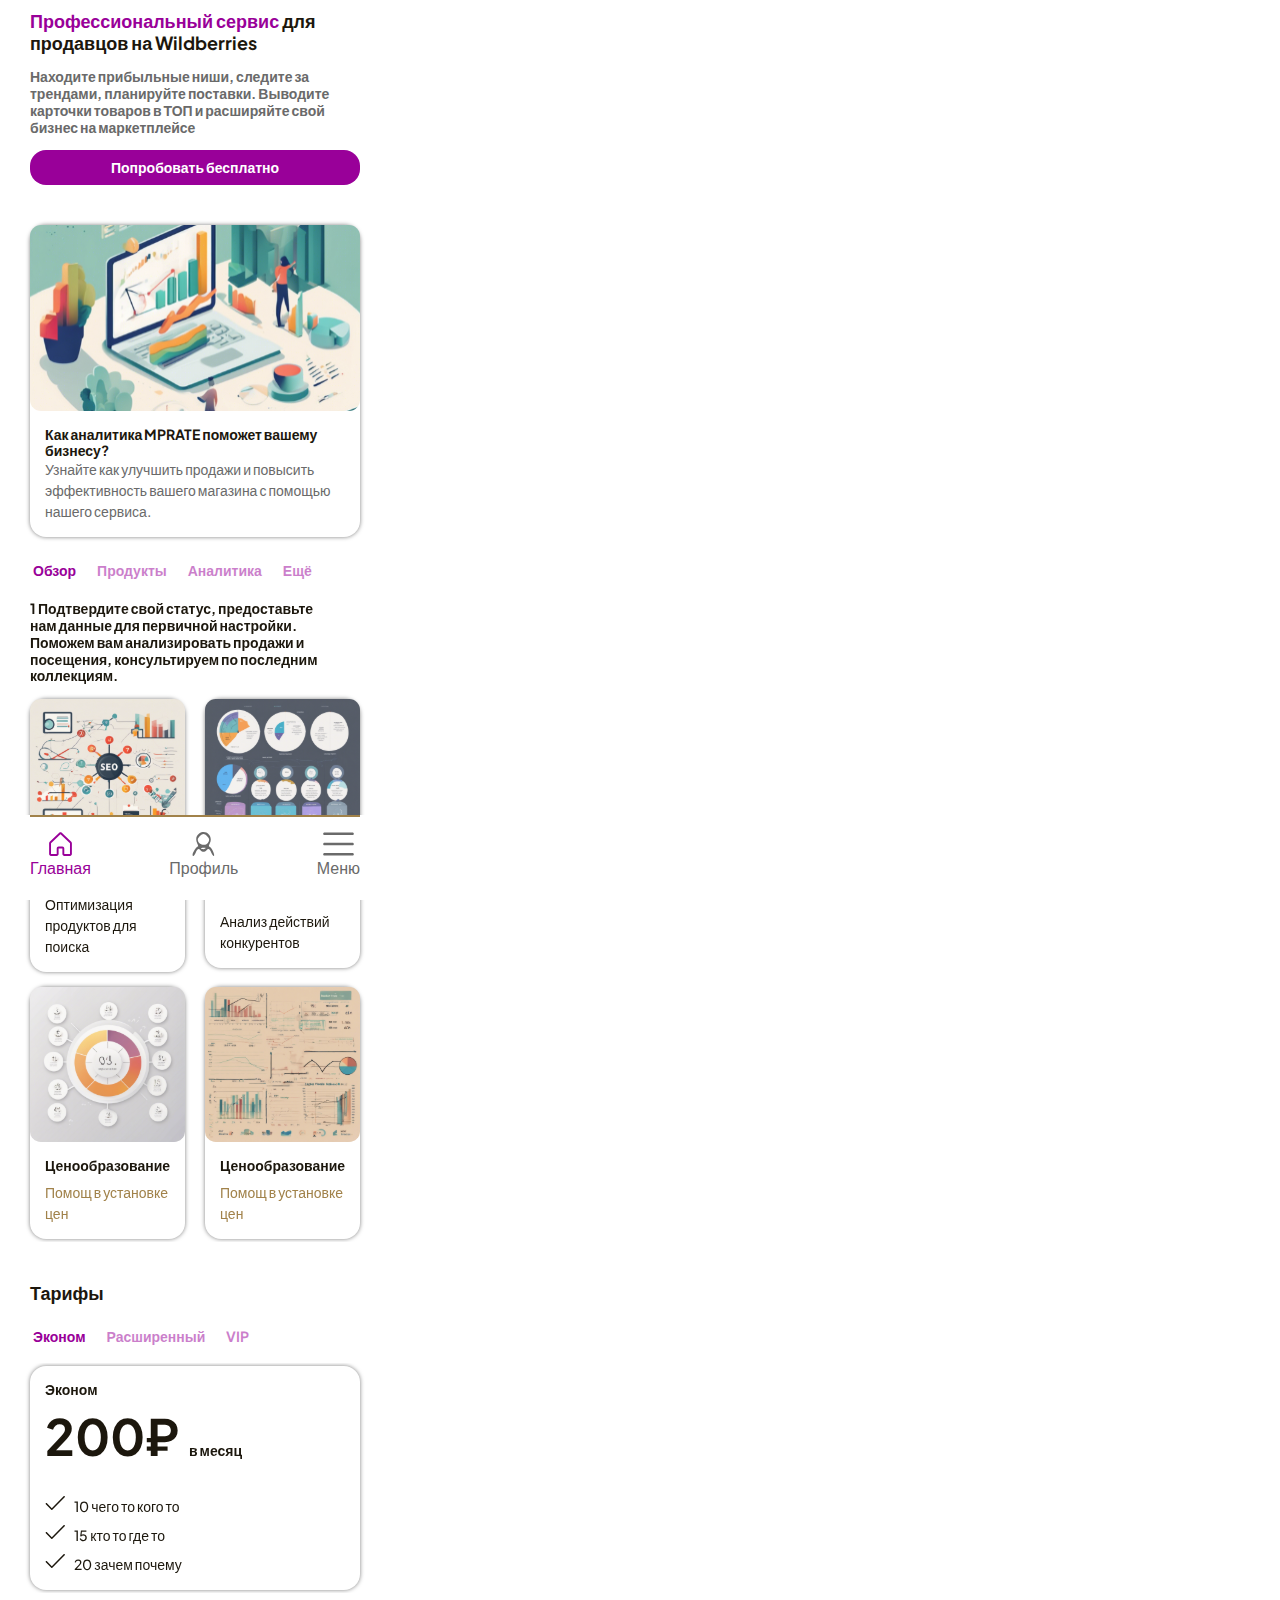
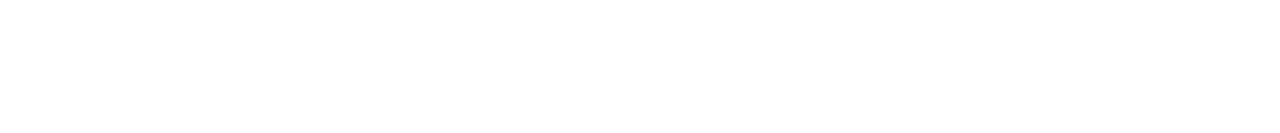
==== commit b4c8a053: "New commit" ====
--- a/index.html
+++ b/index.html
@@ -18,6 +18,29 @@
         <link href="https://cdn.jsdelivr.net/npm/bootstrap@5.3.3/dist/css/bootstrap.min.css" rel="stylesheet" integrity="sha384-QWTKZyjpPEjISv5WaRU9OFeRpok6YctnYmDr5pNlyT2bRjXh0JMhjY6hW+ALEwIH" crossorigin="anonymous">
     </head>
     <body>
+        <footer class="jc-c ai-c">
+            <div class="footer-navigation jc-sb">
+                <a href="#">
+                    <div class="jc-c col">
+                        <img src="content/home_active.svg" alt="Главная" height="24px">
+                        <span class="tc-purplish">Главная</span>
+                    </div>
+                </a>
+                <a href="#">
+                    <div class="jc-c col">
+                        <img src="content/profile.svg" alt="Главная" height="24px">
+                        <span class="tc-gray">Профиль</span>
+                    </div>
+                </a>
+                <a href="html/menu.html">
+                    <div class="jc-c col">
+                        <img src="content/menu.svg" alt="Главная" height="24px">
+                        <span class="tc-gray">Меню</span>
+                    </div>
+                </a>
+            </div>
+        </footer>
+
         <div class="mobile-screen jc-c ai-c col indent-big">
             <div class="jc-c col indent-medium">
                 <div class="big">
@@ -337,29 +360,6 @@
             <div style="height: 100px;"></div>
         </div>
 
-        <footer class="jc-c ai-c">
-            <div class="footer-navigation jc-sb">
-                <a href="#">
-                    <div class="jc-c col">
-                        <img src="content/home_active.svg" alt="Главная" height="24px">
-                        <span class="tc-purplish">Главная</span>
-                    </div>
-                </a>
-                <a href="#">
-                    <div class="jc-c col">
-                        <img src="content/profile.svg" alt="Главная" height="24px">
-                        <span class="tc-gray">Профиль</span>
-                    </div>
-                </a>
-                <a href="html/menu.html">
-                    <div class="jc-c col">
-                        <img src="content/menu.svg" alt="Главная" height="24px">
-                        <span class="tc-gray">Меню</span>
-                    </div>
-                </a>
-            </div>
-        </footer>
-
         <!-- bootstrap script -->
         <script src="https://cdn.jsdelivr.net/npm/bootstrap@5.3.3/dist/js/bootstrap.bundle.min.js" integrity="sha384-YvpcrYf0tY3lHB60NNkmXc5s9fDVZLESaAA55NDzOxhy9GkcIdslK1eN7N6jIeHz" crossorigin="anonymous"></script>
     </body>
--- a/css/style.css
+++ b/css/style.css
@@ -70,6 +70,7 @@
 
 footer {
     position: fixed;
+    z-index: 9999;
     bottom: 0;
     left: 0;
     width: 390px;
@@ -117,7 +118,7 @@
 .mobile-screen {
     max-width: 390px;
     padding-top: 10px;
-    border: 1px solid black;
+    /*border: 1px solid black;*/
 }
 
 .big {
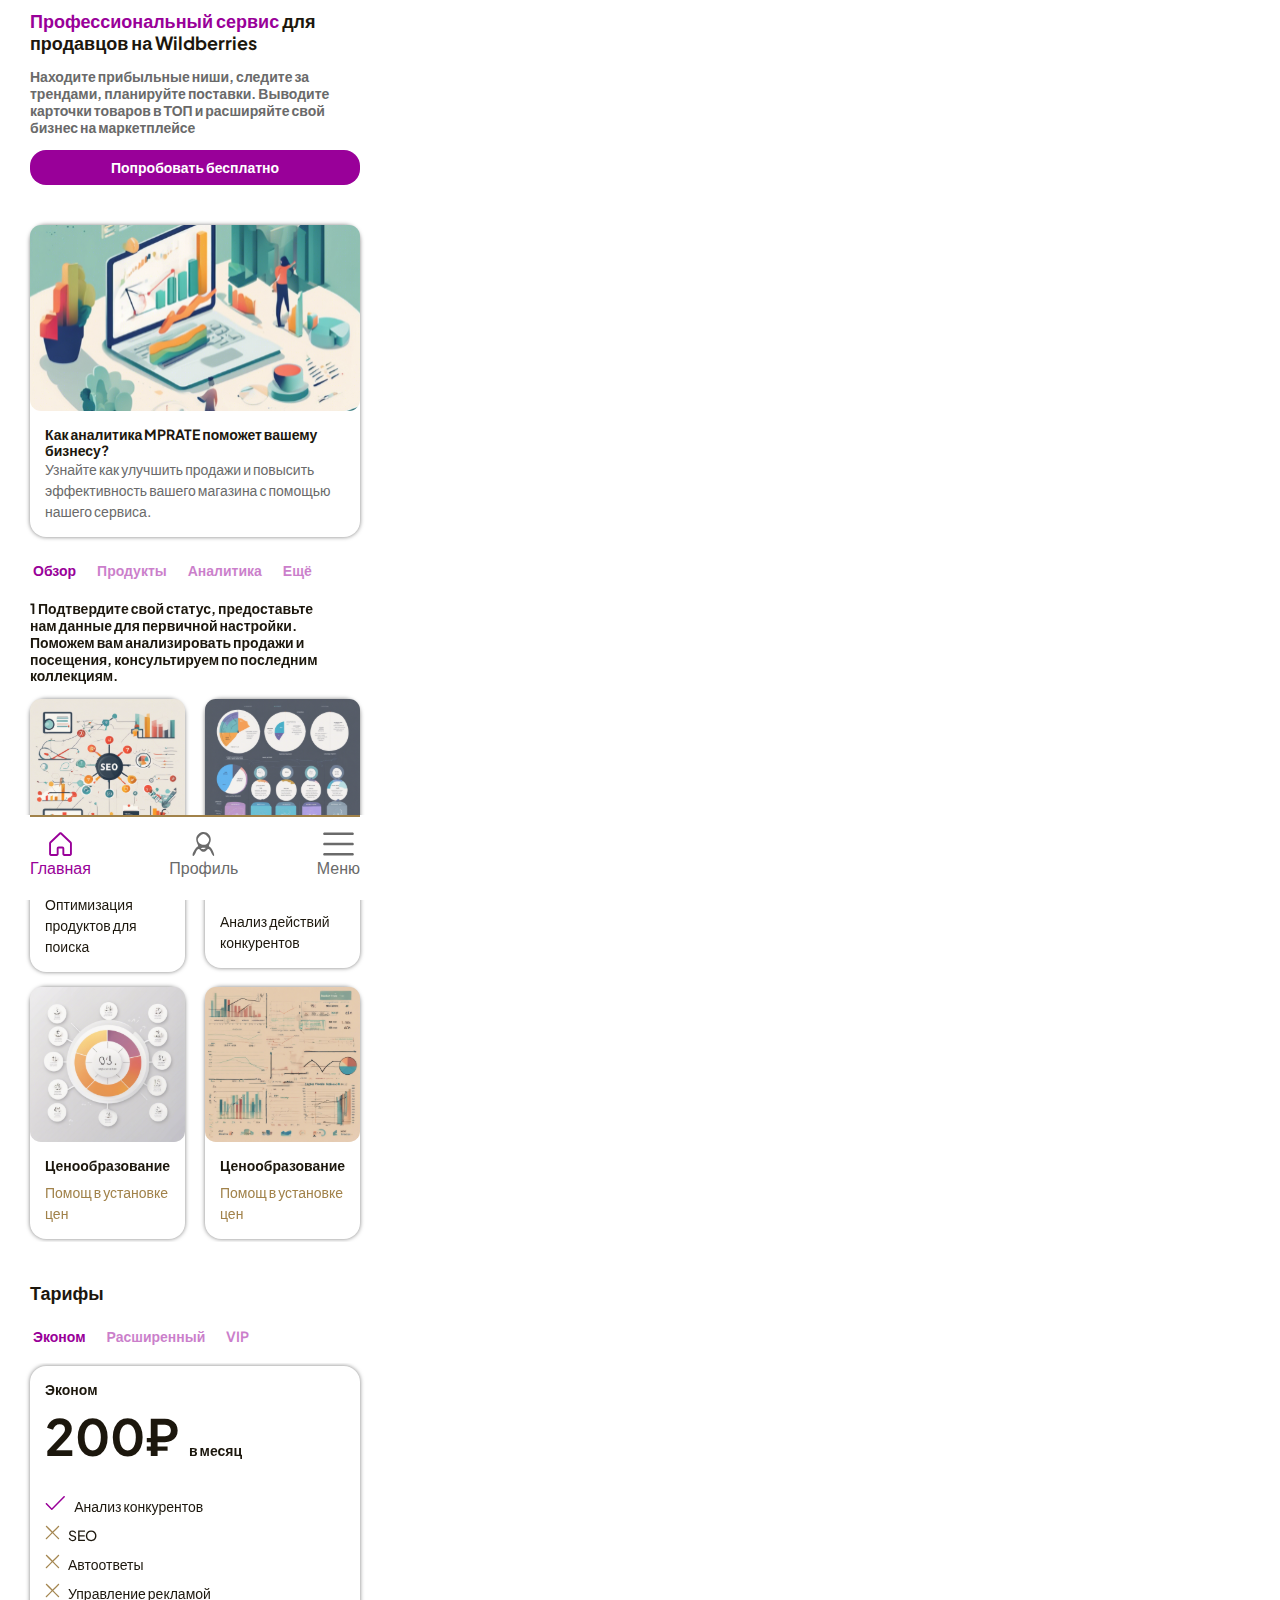
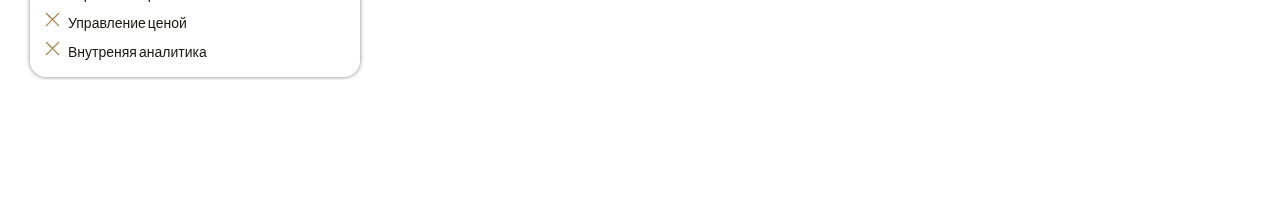
==== commit 81dcf1a4: "New commit" ====
--- a/index.html
+++ b/index.html
@@ -26,7 +26,7 @@
                         <span class="tc-purplish">Главная</span>
                     </div>
                 </a>
-                <a href="#">
+                <a href="html/profile.html">
                     <div class="jc-c col">
                         <img src="content/profile.svg" alt="Главная" height="24px">
                         <span class="tc-gray">Профиль</span>
@@ -56,7 +56,7 @@
                 </a>    
             </div>
 
-            <a href="#">
+            <a href="html/MPRATE.html">
                 <div class="box-style box-style__big">
                     <img src="content/MPRATE.svg" alt="" width="330px">
                     <div class="box-style__text">
@@ -291,18 +291,29 @@
                                 </div>
                                 <div class="box-style__text jc-fs col indent-small">
                                     <div class="d-f indent-small">
-                                        <img src="content/checkmark .svg" alt="" height="15px">
-                                        <p class="tc-black">10 чего то кого то</p>
-                                    </div>
-                                    <div class="d-f indent-small">
-                                        <img src="content/checkmark .svg" alt="" height="15px">
-                                        <p class="tc-black">15 кто то где то</p>
-                                    </div>
-                                    <div class="d-f indent-small">
-                                        <img src="content/checkmark .svg" alt="" height="15px">
-                                        <p class="tc-black">20 зачем почему</p>
-                                    </div>
-                                    
+                                        <img src="content/checkmark active.svg" alt="" height="15px">
+                                        <p class="tc-black">Анализ конкурентов</p>
+                                    </div>
+                                    <div class="d-f indent-small">
+                                        <img src="content/cross yellow.svg" alt="" height="15px">
+                                        <p class="tc-black">SEO</p>
+                                    </div>
+                                    <div class="d-f indent-small">
+                                        <img src="content/cross yellow.svg" alt="" height="15px">
+                                        <p class="tc-black">Автоответы</p>
+                                    </div>
+                                    <div class="d-f indent-small">
+                                        <img src="content/cross yellow.svg" alt="" height="15px">
+                                        <p class="tc-black">Управление рекламой</p>
+                                    </div>
+                                    <div class="d-f indent-small">
+                                        <img src="content/cross yellow.svg" alt="" height="15px">
+                                        <p class="tc-black">Управление ценой</p>
+                                    </div>
+                                    <div class="d-f indent-small">
+                                        <img src="content/cross yellow.svg" alt="" height="15px">
+                                        <p class="tc-black">Внутреняя аналитика</p>
+                                    </div>
                                 </div>
                             </div>
                         </div>
@@ -314,18 +325,29 @@
                                 </div>
                                 <div class="box-style__text jc-fs col indent-small">
                                     <div class="d-f indent-small">
-                                        <img src="content/checkmark .svg" alt="" height="15px">
-                                        <p class="tc-black">10 чего то кого то</p>
-                                    </div>
-                                    <div class="d-f indent-small">
-                                        <img src="content/checkmark .svg" alt="" height="15px">
-                                        <p class="tc-black">15 кто то где то</p>
-                                    </div>
-                                    <div class="d-f indent-small">
-                                        <img src="content/checkmark .svg" alt="" height="15px">
-                                        <p class="tc-black">20 зачем почему</p>
-                                    </div>
-                                    
+                                        <img src="content/checkmark active.svg" alt="" height="15px">
+                                        <p class="tc-black">Анализ конкурентов</p>
+                                    </div>
+                                    <div class="d-f indent-small">
+                                        <img src="content/checkmark active.svg" alt="" height="15px">
+                                        <p class="tc-black">SEO</p>
+                                    </div>
+                                    <div class="d-f indent-small">
+                                        <img src="content/cross yellow.svg" alt="" height="15px">
+                                        <p class="tc-black">Автоответы</p>
+                                    </div>
+                                    <div class="d-f indent-small">
+                                        <img src="content/cross yellow.svg" alt="" height="15px">
+                                        <p class="tc-black">Управление рекламой</p>
+                                    </div>
+                                    <div class="d-f indent-small">
+                                        <img src="content/cross yellow.svg" alt="" height="15px">
+                                        <p class="tc-black">Управление ценой</p>
+                                    </div>
+                                    <div class="d-f indent-small">
+                                        <img src="content/cross yellow.svg" alt="" height="15px">
+                                        <p class="tc-black">Внутреняя аналитика</p>
+                                    </div>
                                 </div>
                             </div>
                         </div>
@@ -337,18 +359,29 @@
                                 </div>
                                 <div class="box-style__text jc-fs col indent-small">
                                     <div class="d-f indent-small">
-                                        <img src="content/checkmark .svg" alt="" height="15px">
-                                        <p class="tc-black">10 чего то кого то</p>
-                                    </div>
-                                    <div class="d-f indent-small">
-                                        <img src="content/checkmark .svg" alt="" height="15px">
-                                        <p class="tc-black">15 кто то где то</p>
-                                    </div>
-                                    <div class="d-f indent-small">
-                                        <img src="content/checkmark .svg" alt="" height="15px">
-                                        <p class="tc-black">20 зачем почему</p>
-                                    </div>
-                                    
+                                        <img src="content/checkmark active.svg" alt="" height="15px">
+                                        <p class="tc-black">Анализ конкурентов</p>
+                                    </div>
+                                    <div class="d-f indent-small">
+                                        <img src="content/checkmark active.svg" alt="" height="15px">
+                                        <p class="tc-black">SEO</p>
+                                    </div>
+                                    <div class="d-f indent-small">
+                                        <img src="content/checkmark active.svg" alt="" height="15px">
+                                        <p class="tc-black">Автоответы</p>
+                                    </div>
+                                    <div class="d-f indent-small">
+                                        <img src="content/checkmark active.svg" alt="" height="15px">
+                                        <p class="tc-black">Управление рекламой</p>
+                                    </div>
+                                    <div class="d-f indent-small">
+                                        <img src="content/checkmark active.svg" alt="" height="15px">
+                                        <p class="tc-black">Управление ценой</p>
+                                    </div>
+                                    <div class="d-f indent-small">
+                                        <img src="content/checkmark active.svg" alt="" height="15px">
+                                        <p class="tc-black">Внутреняя аналитика</p>
+                                    </div>
                                 </div>
                             </div>
                         </div>
--- a/css/style.css
+++ b/css/style.css
@@ -37,6 +37,7 @@
     font-family: "Plus Jakarta Sans", sans-serif !important;
     border-radius: 16px !important;
     padding: 7px 0 7px 0;
+    background-color: transparent;
 }
 
 input:hover, input:active, input:focus,
@@ -212,6 +213,10 @@
 
 .tc-white {
     color: white;
+}
+
+.line-link:hover {
+    text-decoration: underline !important;
 }
 
 /* универсальный блок */
